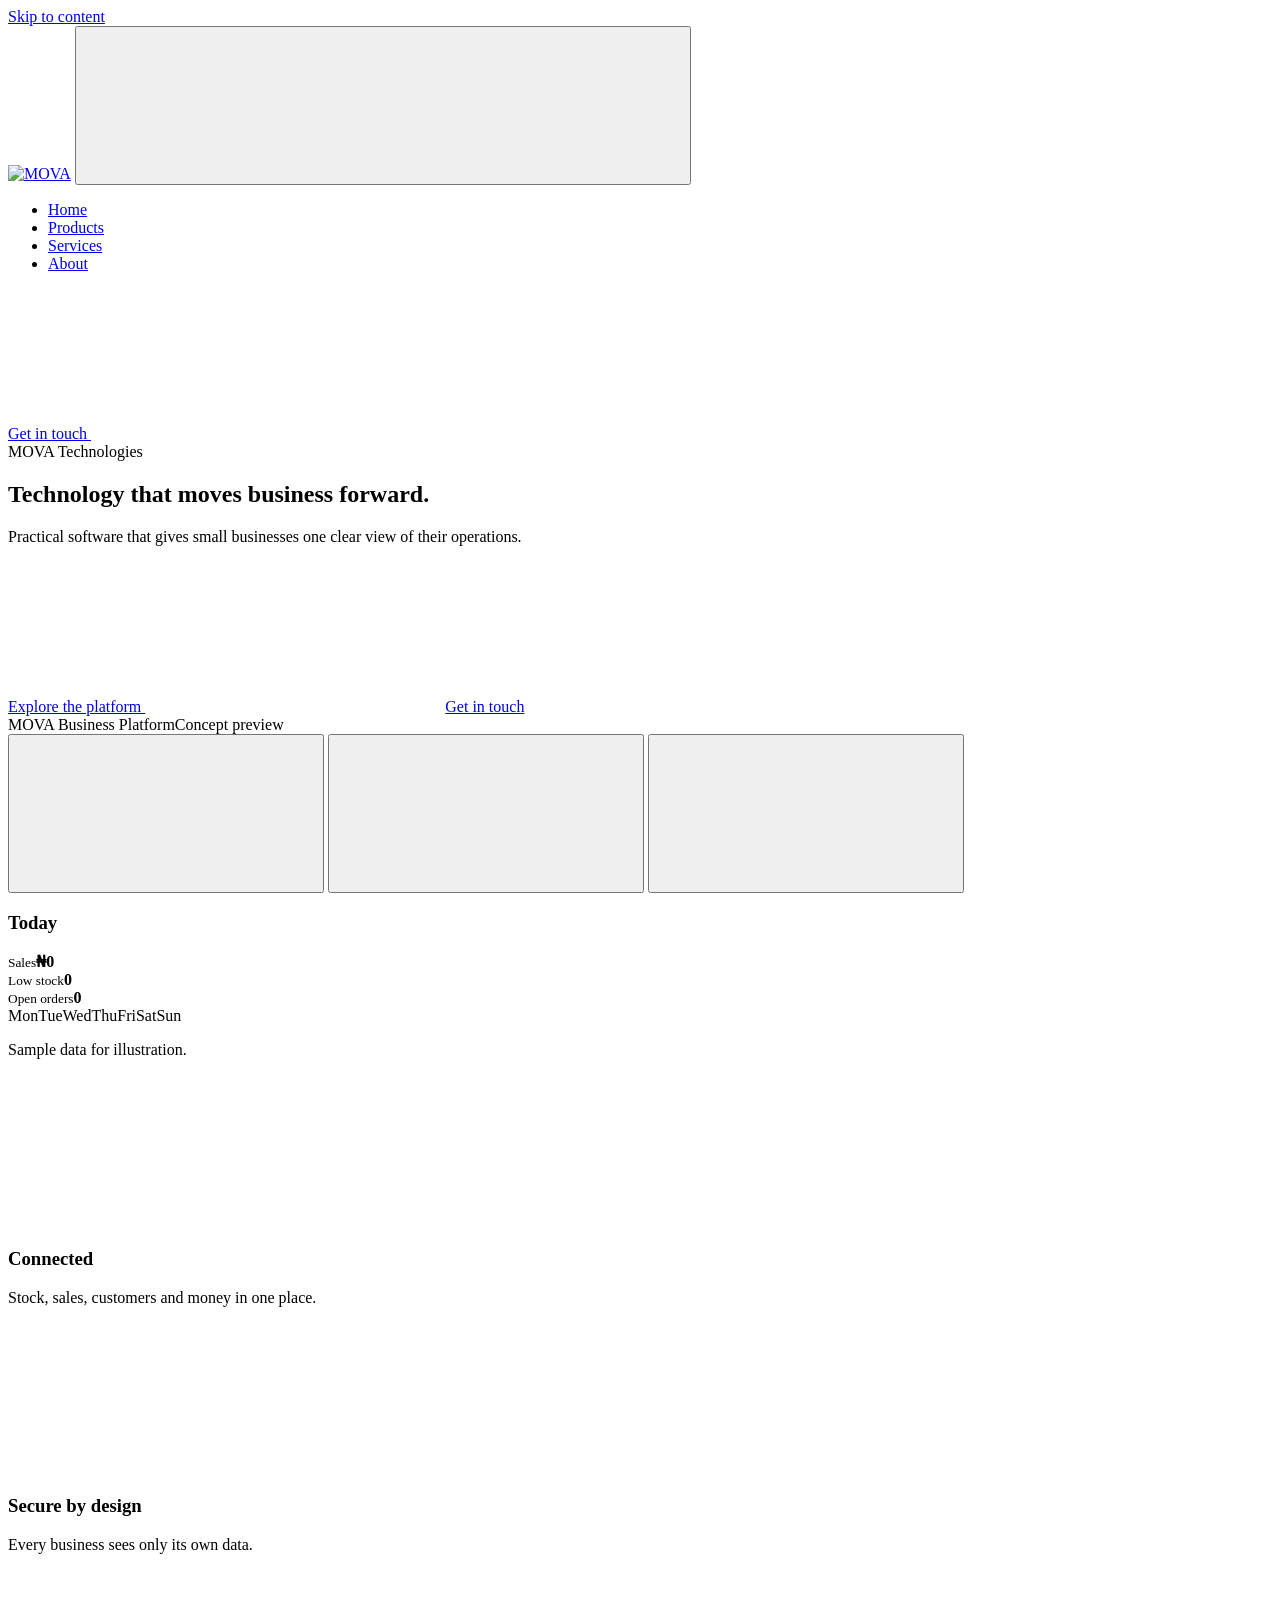
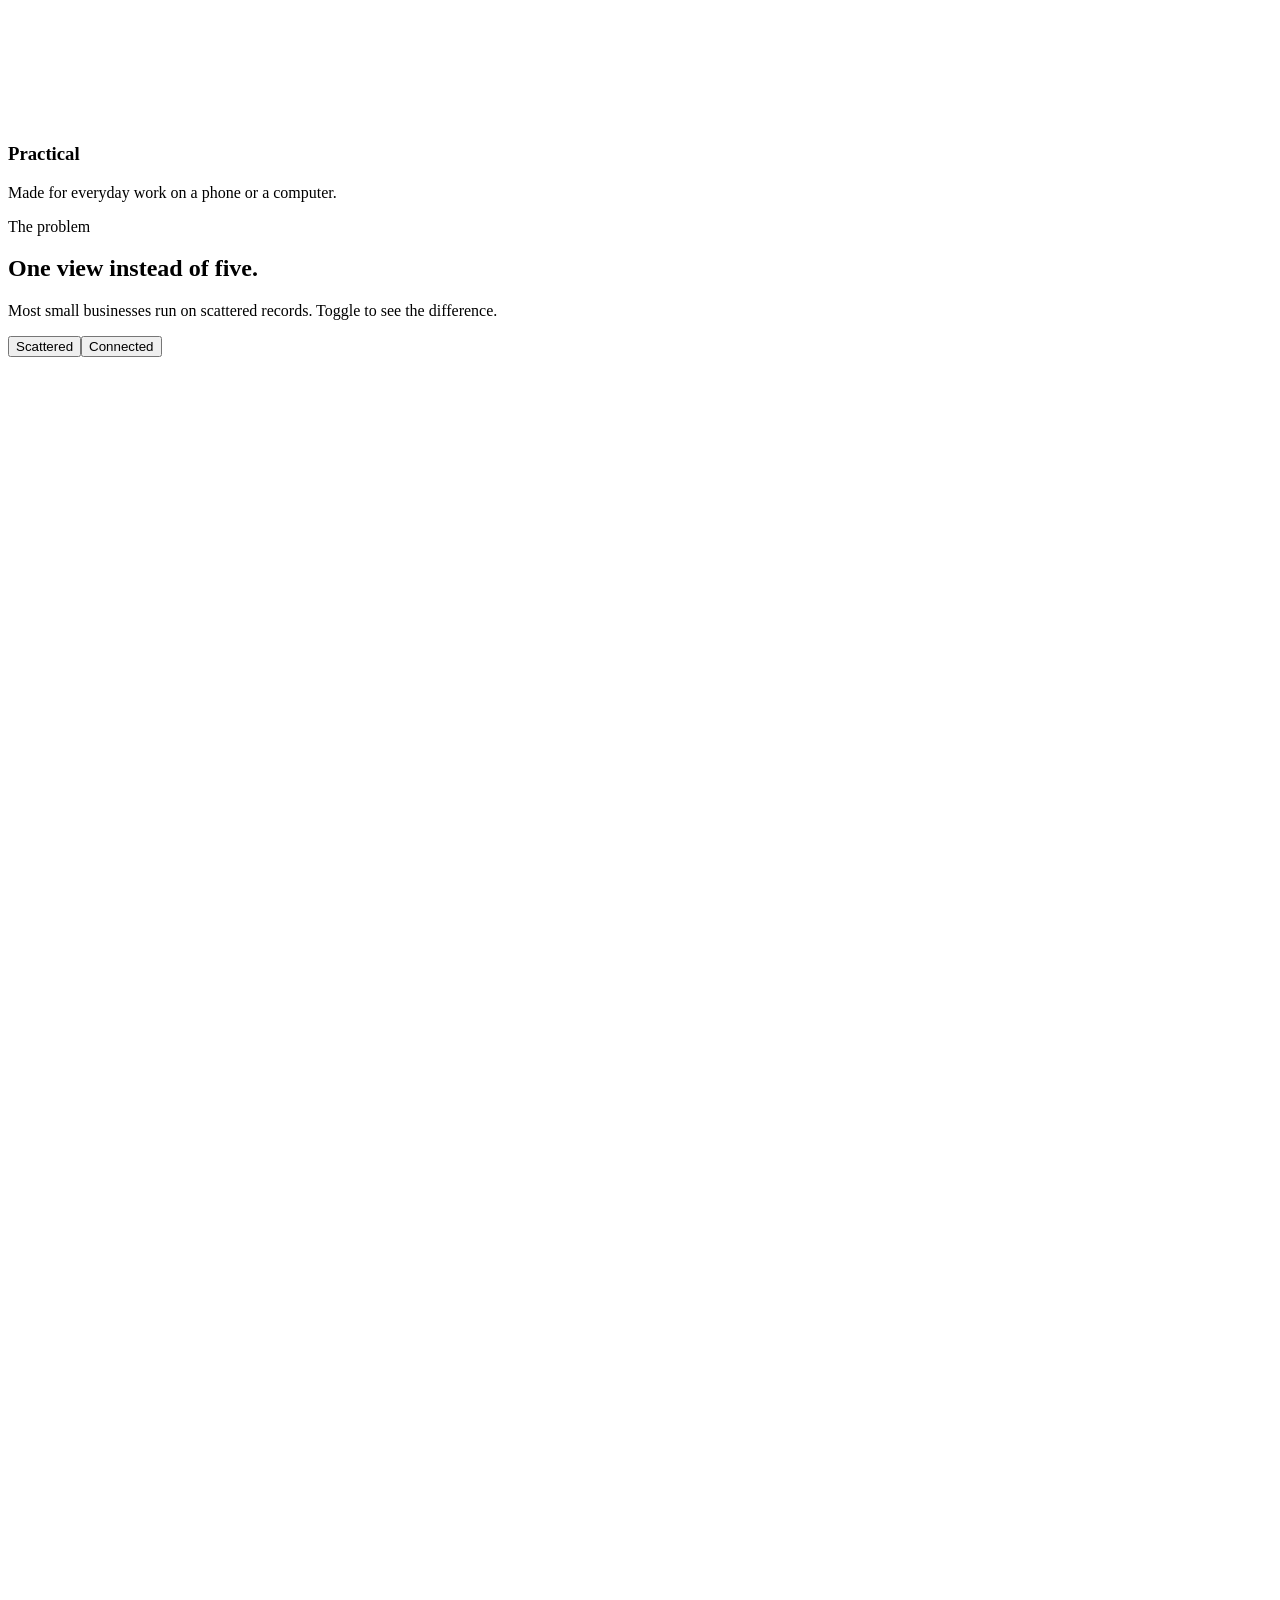
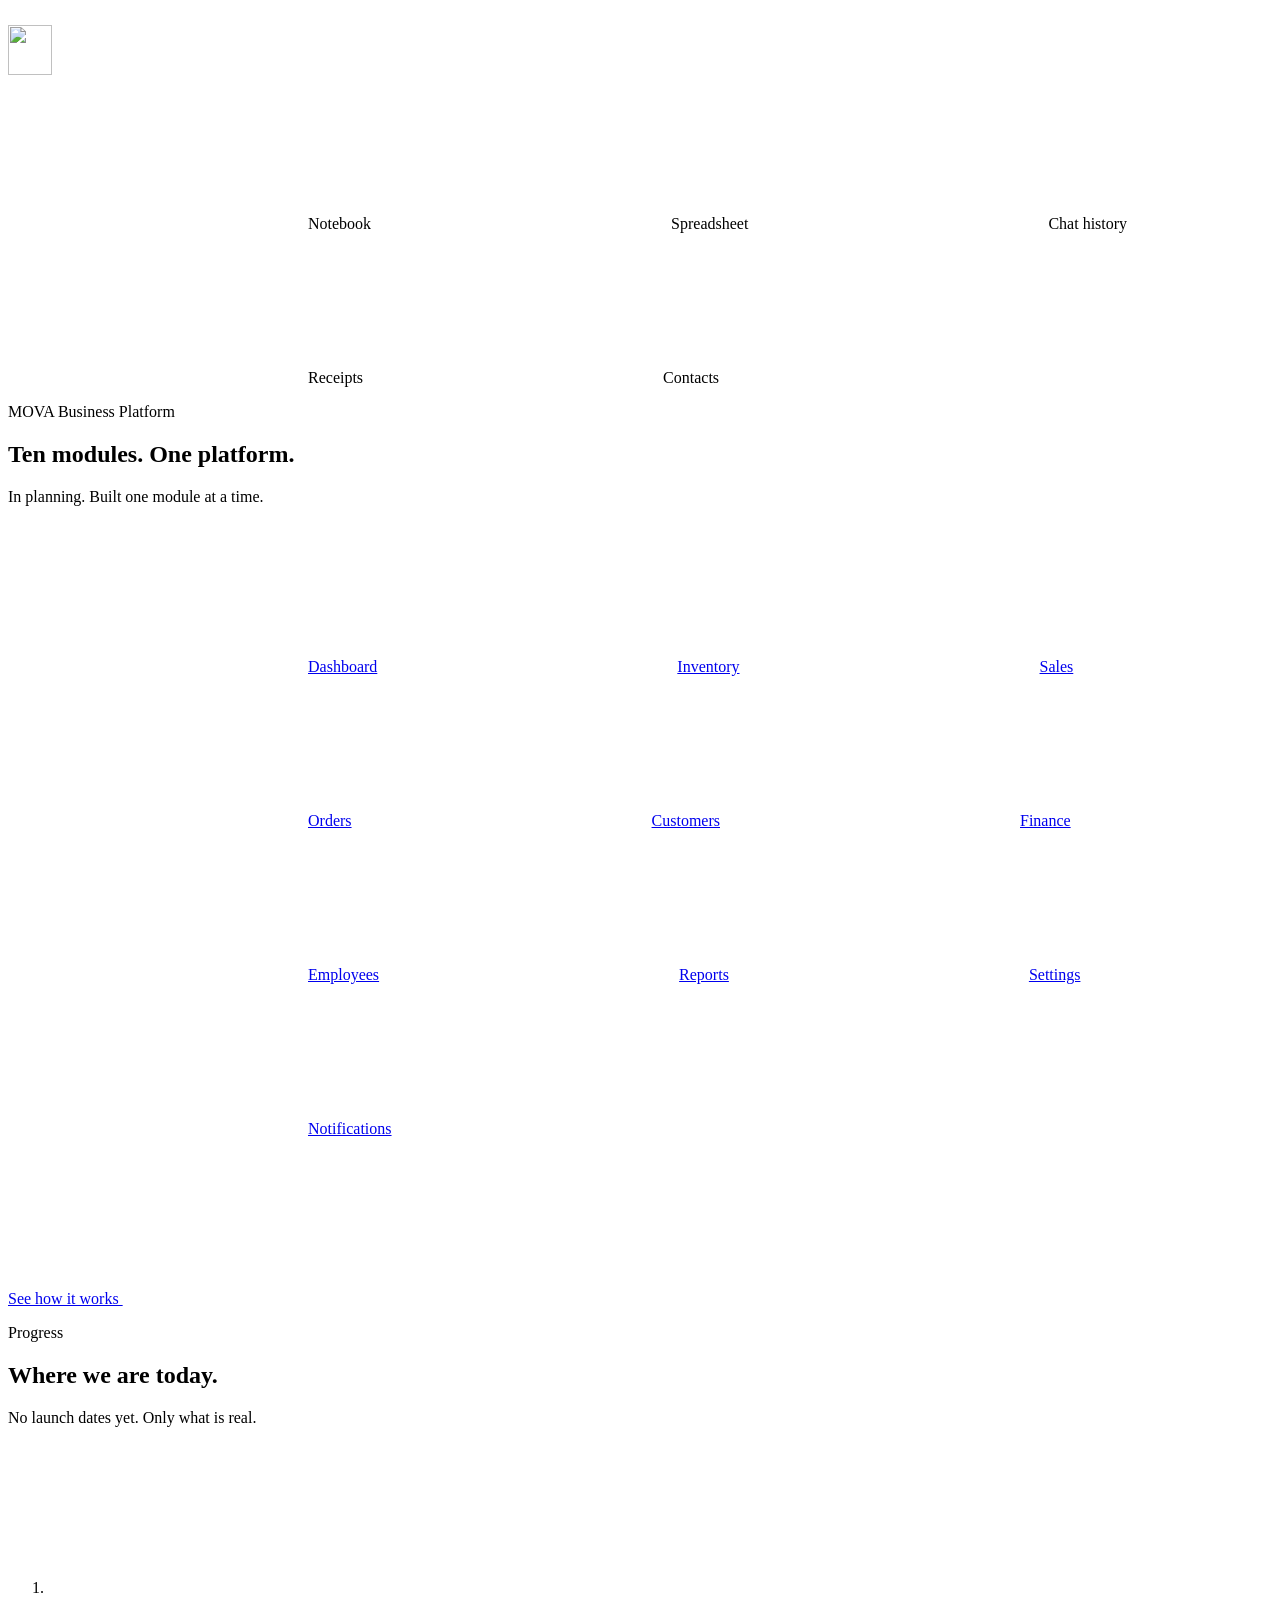
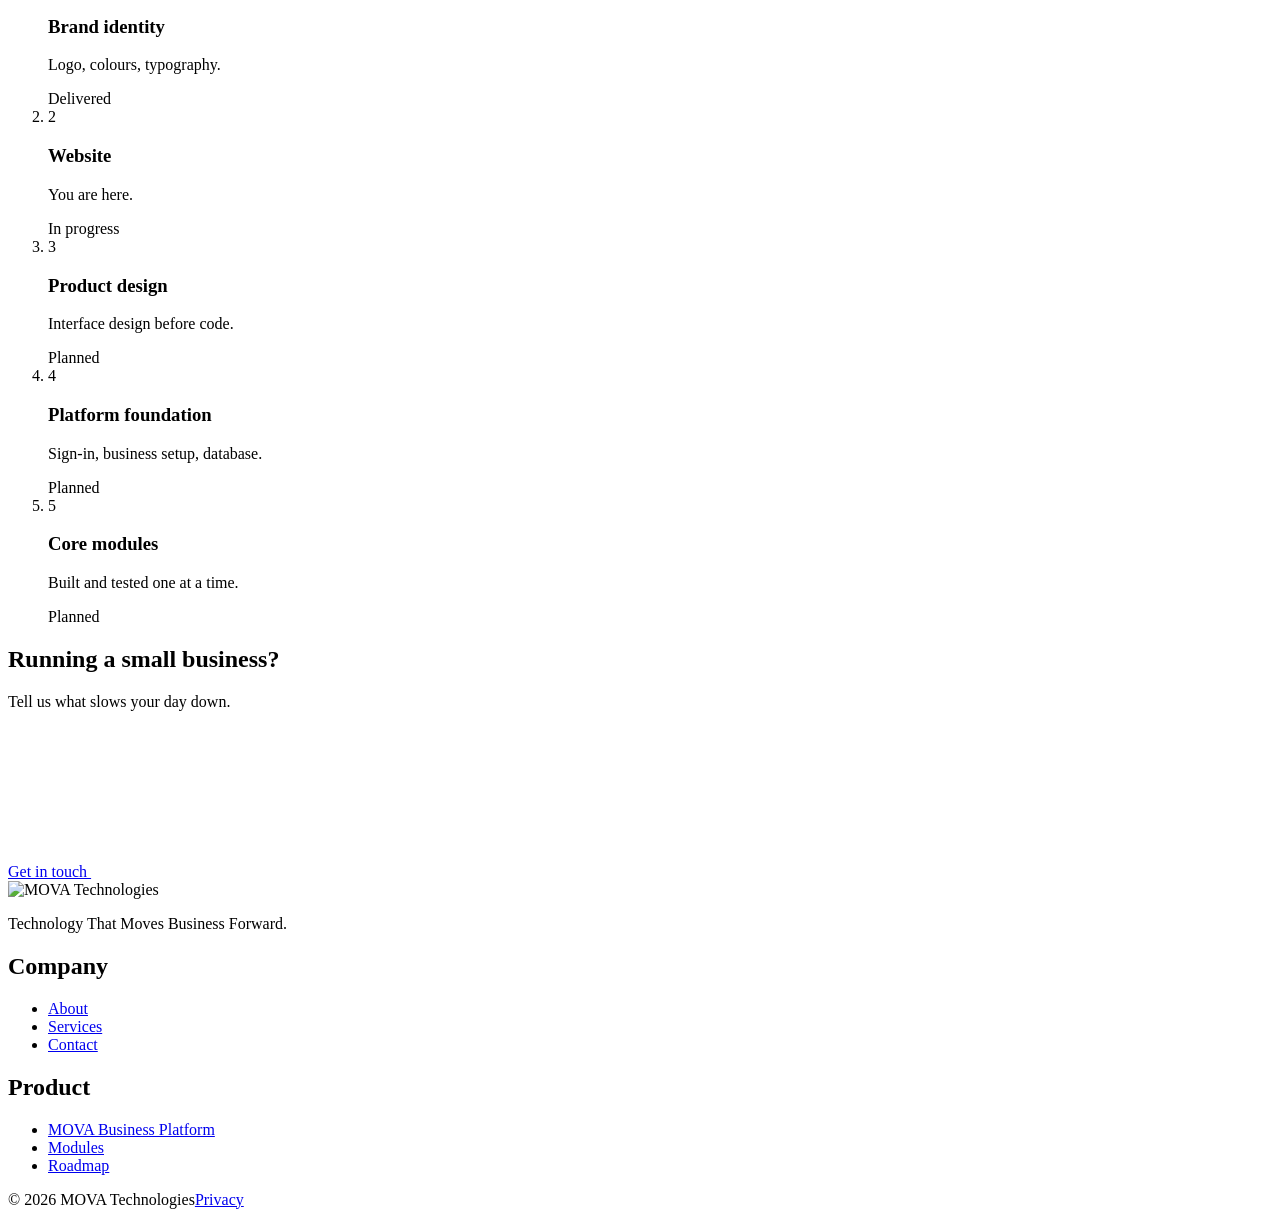
==== index.html @ 22905ea7 "Add files via upload" ====
<!doctype html>
<html lang="en">
<head>
<meta charset="utf-8">
<meta http-equiv="Content-Security-Policy" content="default-src 'self'; script-src 'self'; style-src 'self' https://fonts.googleapis.com; font-src https://fonts.gstatic.com; img-src 'self' data:; connect-src 'self' https://*.supabase.co; base-uri 'self'; form-action 'self'; object-src 'none'">
<meta name="viewport" content="width=device-width, initial-scale=1">
<meta name="theme-color" content="#0B1220">
<title>MOVA Technologies | Technology That Moves Business Forward</title>
<meta name="description" content="MOVA Technologies builds practical business software for small and medium-sized businesses, starting in Nigeria.">
<meta property="og:type" content="website">
<meta property="og:title" content="MOVA Technologies | Technology That Moves Business Forward">
<meta property="og:description" content="MOVA Technologies builds practical business software for small and medium-sized businesses, starting in Nigeria.">
<link rel="icon" href="favicon.svg" type="image/svg+xml">
<link rel="icon" href="favicon.ico" sizes="48x48">
<link rel="apple-touch-icon" href="apple-touch-icon.png">
<link rel="manifest" href="site.webmanifest">
<link rel="preconnect" href="https://fonts.googleapis.com">
<link rel="preconnect" href="https://fonts.gstatic.com" crossorigin>
<link rel="stylesheet" href="https://fonts.googleapis.com/css2?family=Inter:wght@400;500;600&family=Sora:wght@600;700&display=swap">
<link rel="stylesheet" href="assets/css/tokens.css">
<link rel="stylesheet" href="assets/css/base.css">
<link rel="stylesheet" href="assets/css/components.css">
<link rel="stylesheet" href="assets/css/sections.css">
<script src="assets/js/boot.js"></script>
</head>
<body>
<a class="skip-link" href="#main">Skip to content</a>
<header class="site-header">
<div class="container site-header__inner">
<a class="brand" href="index.html" aria-label="MOVA Technologies, home"><img src="assets/img/mova-secondary-reversed.svg" width="111" height="34" alt="MOVA"></a>
<button class="nav-toggle" type="button" aria-expanded="false" aria-controls="primary-nav" aria-label="Open menu"><svg class="icon icon-open" aria-hidden="true" focusable="false"><use href="assets/img/icons.svg#i-menu"/></svg><svg class="icon icon-close" aria-hidden="true" focusable="false"><use href="assets/img/icons.svg#i-close"/></svg></button>
<nav id="primary-nav" class="nav" aria-label="Primary">
<ul><li><a href="index.html" aria-current="page">Home</a></li><li><a href="products.html">Products</a></li><li><a href="services.html">Services</a></li><li><a href="about.html">About</a></li></ul>
<a class="btn btn--primary" href="contact.html">Get in touch <svg class="icon" aria-hidden="true" focusable="false"><use href="assets/img/icons.svg#i-arrow"/></svg></a>
</nav>
</div>
</header>
<main id="main">
<section class="hero">
<div class="container hero__inner">
<div class="hero__copy">
<span class="eyebrow reveal">MOVA Technologies</span>
<h1 class="reveal d1">Technology that moves <span class="accent">business forward.</span></h1>
<p class="lead reveal d2">Practical software that gives small businesses one clear view of their operations.</p>
<div class="hero__cta reveal d3"><a class="btn btn--primary" href="products.html">Explore the platform <svg class="icon" aria-hidden="true" focusable="false"><use href="assets/img/icons.svg#i-arrow"/></svg></a><a class="btn btn--ghost" href="contact.html">Get in touch</a></div>
</div>
<div class="pw reveal" data-pw>
<div class="pw__bar"><span class="pw__dot"></span><span class="pw__dot"></span><span class="pw__dot"></span><span class="pw__title">MOVA Business Platform</span><span class="pw__chip">Concept preview</span></div>
<div class="pw__body">
<div class="pw__side" role="tablist" aria-label="Preview sections" aria-orientation="vertical">
<button class="pw__tab" role="tab" id="pw-t1" aria-controls="pw-p1" aria-selected="true" aria-label="Overview" type="button"><svg class="icon" aria-hidden="true" focusable="false"><use href="assets/img/icons.svg#i-grid"/></svg></button>
<button class="pw__tab" role="tab" id="pw-t2" aria-controls="pw-p2" aria-selected="false" tabindex="-1" aria-label="Inventory" type="button"><svg class="icon" aria-hidden="true" focusable="false"><use href="assets/img/icons.svg#i-box"/></svg></button>
<button class="pw__tab" role="tab" id="pw-t3" aria-controls="pw-p3" aria-selected="false" tabindex="-1" aria-label="Sales" type="button"><svg class="icon" aria-hidden="true" focusable="false"><use href="assets/img/icons.svg#i-cart"/></svg></button>
</div>
<div class="pw__panels">
<div class="pw__panel" role="tabpanel" id="pw-p1" aria-labelledby="pw-t1">
<h3 class="pw__h">Today</h3>
<div class="kpis"><div class="kpi"><small>Sales</small><strong data-count="184500" data-prefix="&#8358;">&#8358;0</strong></div><div class="kpi"><small>Low stock</small><strong data-count="6">0</strong></div><div class="kpi"><small>Open orders</small><strong data-count="12">0</strong></div></div>
<div class="bars" aria-hidden="true"><div class="bar"><i data-h="42"></i></div><div class="bar"><i data-h="58"></i></div><div class="bar"><i data-h="50"></i></div><div class="bar"><i data-h="72"></i></div><div class="bar"><i data-h="64"></i></div><div class="bar"><i data-h="88"></i></div><div class="bar"><i data-h="76"></i></div></div>
<div class="days" aria-hidden="true"><span>Mon</span><span>Tue</span><span>Wed</span><span>Thu</span><span>Fri</span><span>Sat</span><span>Sun</span></div>
<p class="pw__note">Sample data for illustration.</p>
</div>
<div class="pw__panel" role="tabpanel" id="pw-p2" aria-labelledby="pw-t2" hidden>
<h3 class="pw__h">Inventory</h3>
<div class="rows">
<div class="row"><span>Rice, 50 kg bag</span><span>38 in stock</span><div class="meter"><i data-w="72"></i></div></div>
<div class="row"><span>Cooking oil, 5 L</span><span>9 in stock</span><div class="meter"><i class="low" data-w="22"></i></div></div>
<div class="row"><span>Sugar, 1 kg</span><span>64 in stock</span><div class="meter"><i data-w="85"></i></div></div>
<div class="row"><span>Detergent, 2 kg</span><span>7 in stock</span><div class="meter"><i class="low" data-w="18"></i></div></div>
</div>
<p class="pw__note">Amber bars flag items below their reorder level. Sample data.</p>
</div>
<div class="pw__panel" role="tabpanel" id="pw-p3" aria-labelledby="pw-t3" hidden>
<h3 class="pw__h">Recent sales</h3>
<div class="rows">
<div class="row"><span>Sale 1042, 3 items</span><span>&#8358;12,400</span></div>
<div class="row"><span>Sale 1041, 1 item</span><span>&#8358;8,950</span></div>
<div class="row"><span>Sale 1040, 6 items</span><span>&#8358;23,100</span></div>
<div class="row"><span>Sale 1039, 2 items</span><span>&#8358;4,300</span></div>
</div>
<p class="pw__note">Every sale updates stock automatically. Sample data.</p>
</div>
</div></div></div>
</div>
</section>
<section class="section ">
<div class="container">
<div class="grid grid--3"><div class="pillar reveal d1"><span class="ico"><svg class="icon" aria-hidden="true" focusable="false"><use href="assets/img/icons.svg#i-link"/></svg></span><h3>Connected</h3><p>Stock, sales, customers and money in one place.</p></div><div class="pillar reveal d2"><span class="ico"><svg class="icon" aria-hidden="true" focusable="false"><use href="assets/img/icons.svg#i-shield"/></svg></span><h3>Secure by design</h3><p>Every business sees only its own data.</p></div><div class="pillar reveal d3"><span class="ico"><svg class="icon" aria-hidden="true" focusable="false"><use href="assets/img/icons.svg#i-bolt"/></svg></span><h3>Practical</h3><p>Made for everyday work on a phone or a computer.</p></div></div>
</div>
</section>
<section class="section section--dark">
<div class="container">
<div class="section-head reveal"><span class="eyebrow">The problem</span><h2>One view instead of five.</h2><p>Most small businesses run on scattered records. Toggle to see the difference.</p></div>
<div class="connect-wrap">
<div class="seg" role="group" aria-label="Choose a view"><button type="button" data-connect-state="scattered" aria-pressed="true">Scattered</button><button type="button" data-connect-state="connected" aria-pressed="false">Connected</button></div>
<div class="connect" data-connect data-state="scattered" role="img" aria-label="Diagram: five separate record sources joining into one MOVA platform">
<svg class="lines" viewBox="0 0 100 100" preserveAspectRatio="none" aria-hidden="true"><line x1="50" y1="52" x2="24" y2="26" pathLength="100"/><line x1="50" y1="52" x2="76" y2="26" pathLength="100"/><line x1="50" y1="52" x2="24" y2="76" pathLength="100"/><line x1="50" y1="52" x2="76" y2="76" pathLength="100"/><line x1="50" y1="52" x2="50" y2="10" pathLength="100"/></svg>
<div class="hub"><img src="assets/img/mova-symbol-reversed.svg" width="44" height="50" alt=""></div>
<span class="node node--1"><svg class="icon" aria-hidden="true" focusable="false"><use href="assets/img/icons.svg#i-file"/></svg>Notebook</span><span class="node node--2"><svg class="icon" aria-hidden="true" focusable="false"><use href="assets/img/icons.svg#i-sheet"/></svg>Spreadsheet</span><span class="node node--3"><svg class="icon" aria-hidden="true" focusable="false"><use href="assets/img/icons.svg#i-chat"/></svg>Chat history</span><span class="node node--4"><svg class="icon" aria-hidden="true" focusable="false"><use href="assets/img/icons.svg#i-receipt"/></svg>Receipts</span><span class="node node--5"><svg class="icon" aria-hidden="true" focusable="false"><use href="assets/img/icons.svg#i-phone"/></svg>Contacts</span>
</div>
<p class="connect-caption" data-connect-caption aria-live="polite"></p>
</div>
</div>
</section>
<section class="section section--silver">
<div class="container">
<div class="section-head reveal"><span class="eyebrow">MOVA Business Platform</span><h2>Ten modules. One platform.</h2><p>In planning. Built one module at a time.</p></div>
<div class="mod-tiles"><a class="mod-tile reveal" href="products.html#modules"><span class="ico"><svg class="icon" aria-hidden="true" focusable="false"><use href="assets/img/icons.svg#i-grid"/></svg></span>Dashboard</a><a class="mod-tile reveal" href="products.html#modules"><span class="ico"><svg class="icon" aria-hidden="true" focusable="false"><use href="assets/img/icons.svg#i-box"/></svg></span>Inventory</a><a class="mod-tile reveal" href="products.html#modules"><span class="ico"><svg class="icon" aria-hidden="true" focusable="false"><use href="assets/img/icons.svg#i-cart"/></svg></span>Sales</a><a class="mod-tile reveal" href="products.html#modules"><span class="ico"><svg class="icon" aria-hidden="true" focusable="false"><use href="assets/img/icons.svg#i-clipboard"/></svg></span>Orders</a><a class="mod-tile reveal" href="products.html#modules"><span class="ico"><svg class="icon" aria-hidden="true" focusable="false"><use href="assets/img/icons.svg#i-users"/></svg></span>Customers</a><a class="mod-tile reveal" href="products.html#modules"><span class="ico"><svg class="icon" aria-hidden="true" focusable="false"><use href="assets/img/icons.svg#i-wallet"/></svg></span>Finance</a><a class="mod-tile reveal" href="products.html#modules"><span class="ico"><svg class="icon" aria-hidden="true" focusable="false"><use href="assets/img/icons.svg#i-badge"/></svg></span>Employees</a><a class="mod-tile reveal" href="products.html#modules"><span class="ico"><svg class="icon" aria-hidden="true" focusable="false"><use href="assets/img/icons.svg#i-chart"/></svg></span>Reports</a><a class="mod-tile reveal" href="products.html#modules"><span class="ico"><svg class="icon" aria-hidden="true" focusable="false"><use href="assets/img/icons.svg#i-settings"/></svg></span>Settings</a><a class="mod-tile reveal" href="products.html#modules"><span class="ico"><svg class="icon" aria-hidden="true" focusable="false"><use href="assets/img/icons.svg#i-bell"/></svg></span>Notifications</a></div>
<p class="reveal cta-row"><a class="btn btn--dark" href="products.html">See how it works <svg class="icon" aria-hidden="true" focusable="false"><use href="assets/img/icons.svg#i-arrow"/></svg></a></p>
</div>
</section>
<section class="section " id="progress">
<div class="container">
<div class="section-head reveal"><span class="eyebrow">Progress</span><h2>Where we are today.</h2><p>No launch dates yet. Only what is real.</p></div>
<ol class="roadmap">
<li class="rm-step reveal d1 is-done"><span class="rm-dot"><svg class="icon" aria-hidden="true" focusable="false"><use href="assets/img/icons.svg#i-check"/></svg></span><h3>Brand identity</h3><p>Logo, colours, typography.</p><span class="badge badge--done">Delivered</span></li>
<li class="rm-step reveal d2 is-now"><span class="rm-dot">2</span><h3>Website</h3><p>You are here.</p><span class="badge badge--progress">In progress</span></li>
<li class="rm-step reveal d3"><span class="rm-dot">3</span><h3>Product design</h3><p>Interface design before code.</p><span class="badge badge--planned">Planned</span></li>
<li class="rm-step reveal d4"><span class="rm-dot">4</span><h3>Platform foundation</h3><p>Sign-in, business setup, database.</p><span class="badge badge--planned">Planned</span></li>
<li class="rm-step reveal d5"><span class="rm-dot">5</span><h3>Core modules</h3><p>Built and tested one at a time.</p><span class="badge badge--planned">Planned</span></li>
</ol>
</div>
</section>
<section class="section ">
<div class="container">
<div class="cta-band reveal"><h2>Running a small business?</h2><p class="lead">Tell us what slows your day down.</p><a class="btn btn--primary" href="contact.html">Get in touch <svg class="icon" aria-hidden="true" focusable="false"><use href="assets/img/icons.svg#i-arrow"/></svg></a></div>
</div>
</section>
</main>
<footer class="site-footer">
<div class="container">
<div class="footer-grid">
<div>
<img src="assets/img/mova-primary-reversed.svg" width="211" height="64" alt="MOVA Technologies">
<p>Technology That Moves Business Forward.</p>
</div>
<nav aria-label="Company"><h2>Company</h2><ul><li><a href="about.html">About</a></li><li><a href="services.html">Services</a></li><li><a href="contact.html">Contact</a></li></ul></nav>
<nav aria-label="Product"><h2>Product</h2><ul><li><a href="products.html">MOVA Business Platform</a></li><li><a href="products.html#modules">Modules</a></li><li><a href="products.html#roadmap">Roadmap</a></li></ul></nav>
</div>
<div class="footer-bottom"><span>&copy; <span data-year>2026</span> MOVA Technologies</span><a href="privacy.html">Privacy</a></div>
</div>
</footer>
<script type="module" src="assets/js/main.js"></script>
<script type="module" src="assets/js/hero-demo.js"></script>
<script type="module" src="assets/js/connect.js"></script>
</body>
</html>
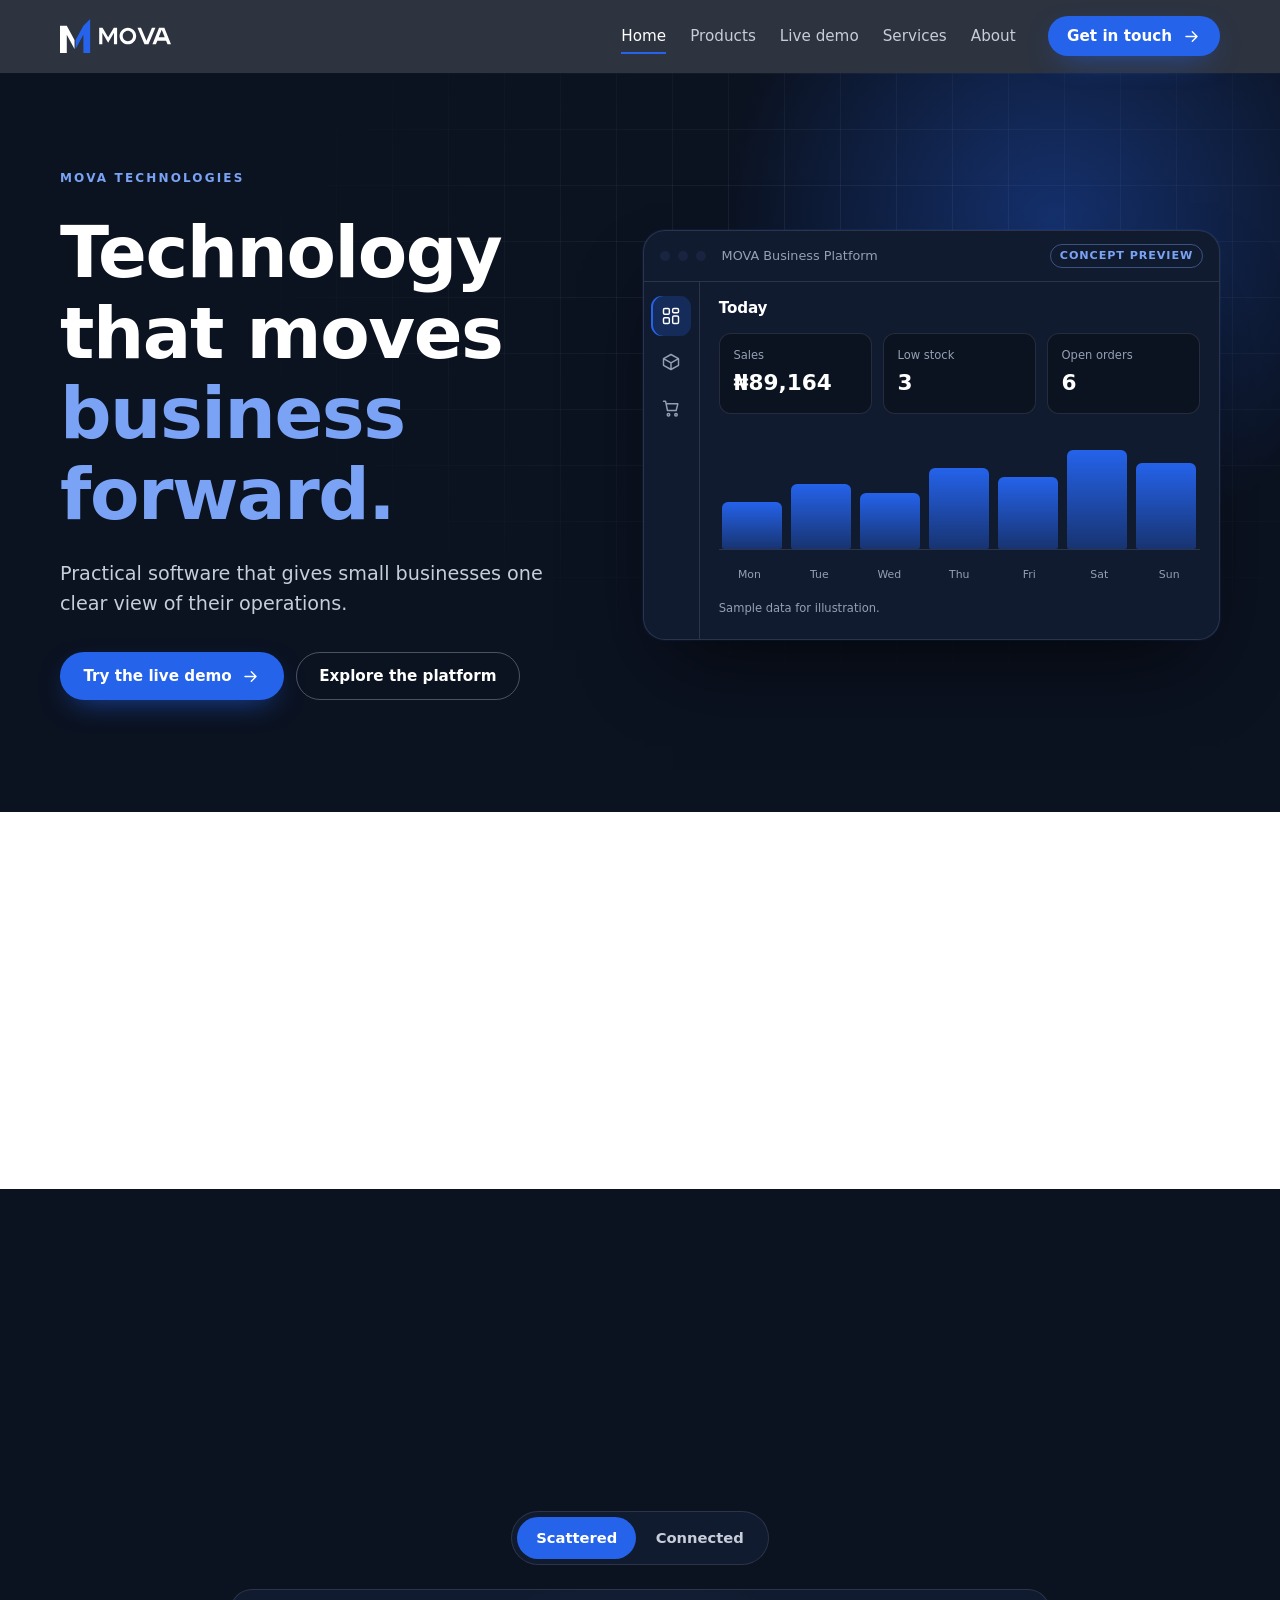
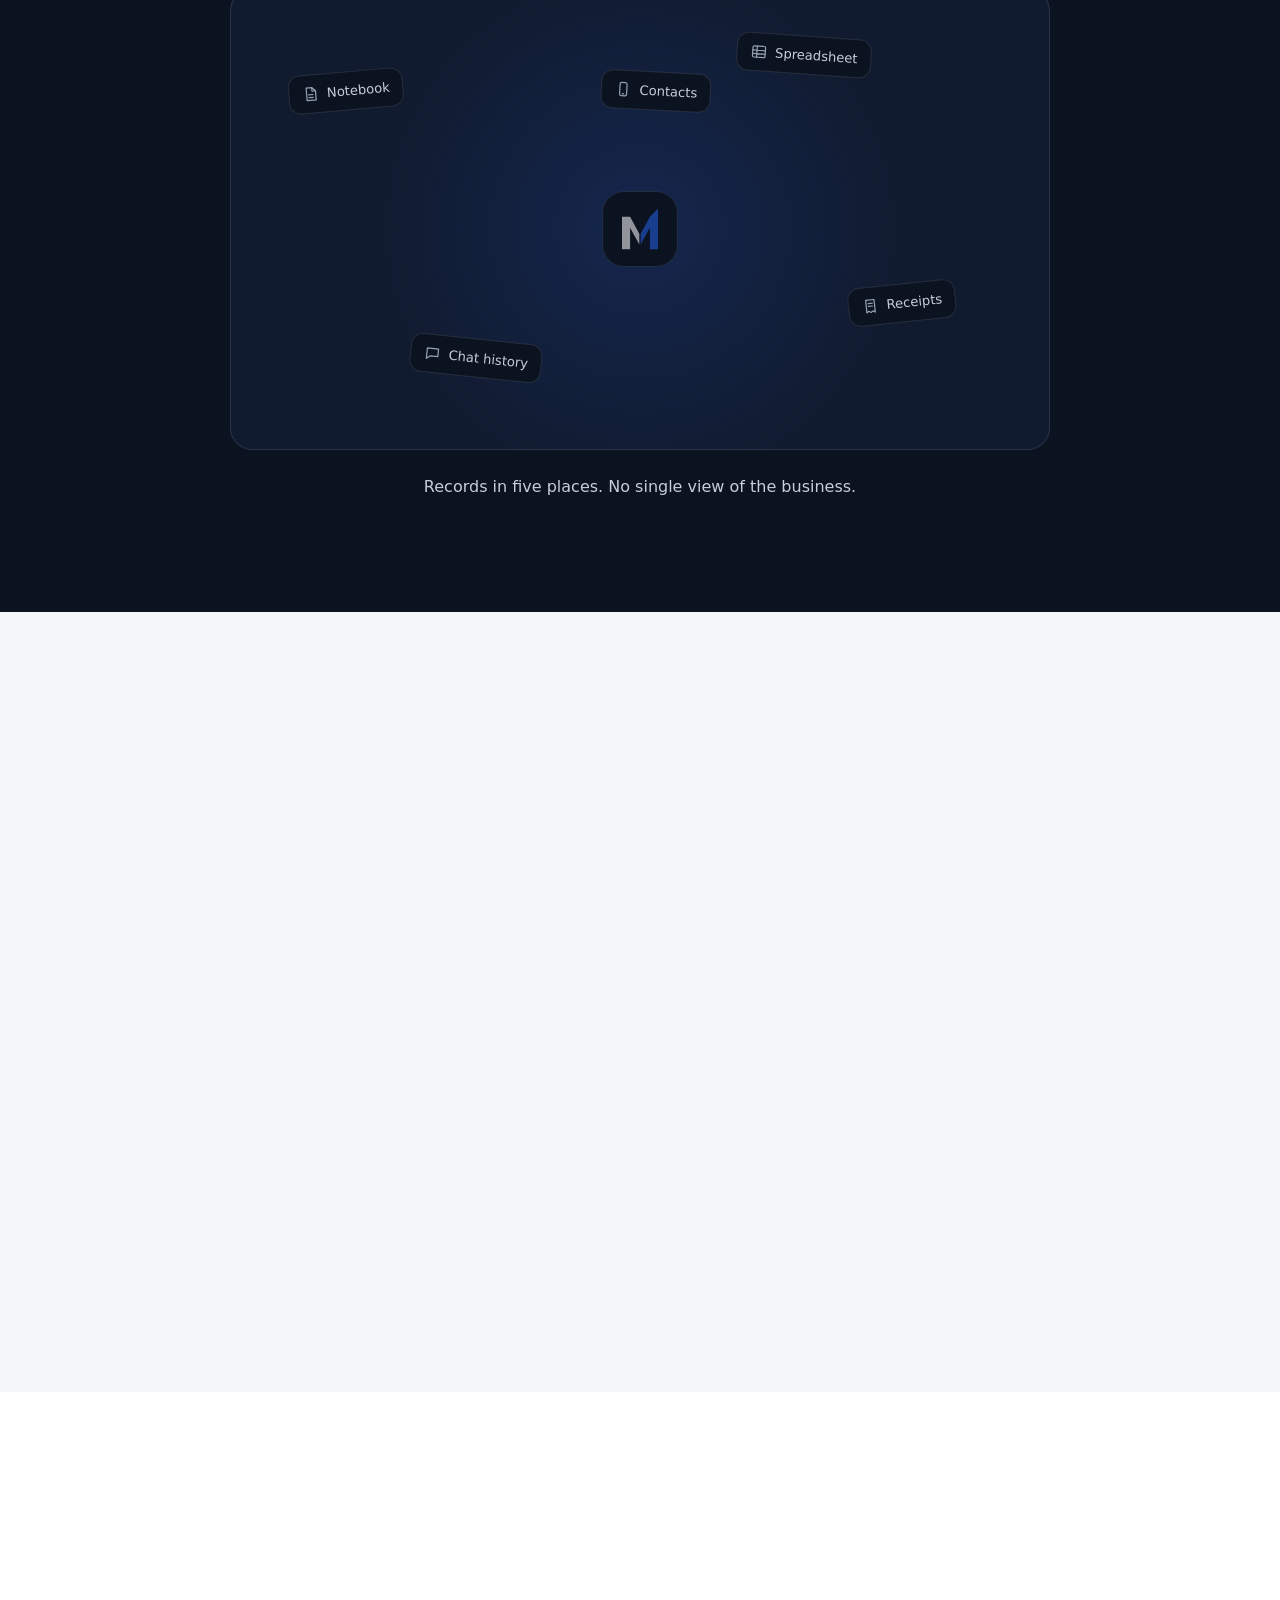
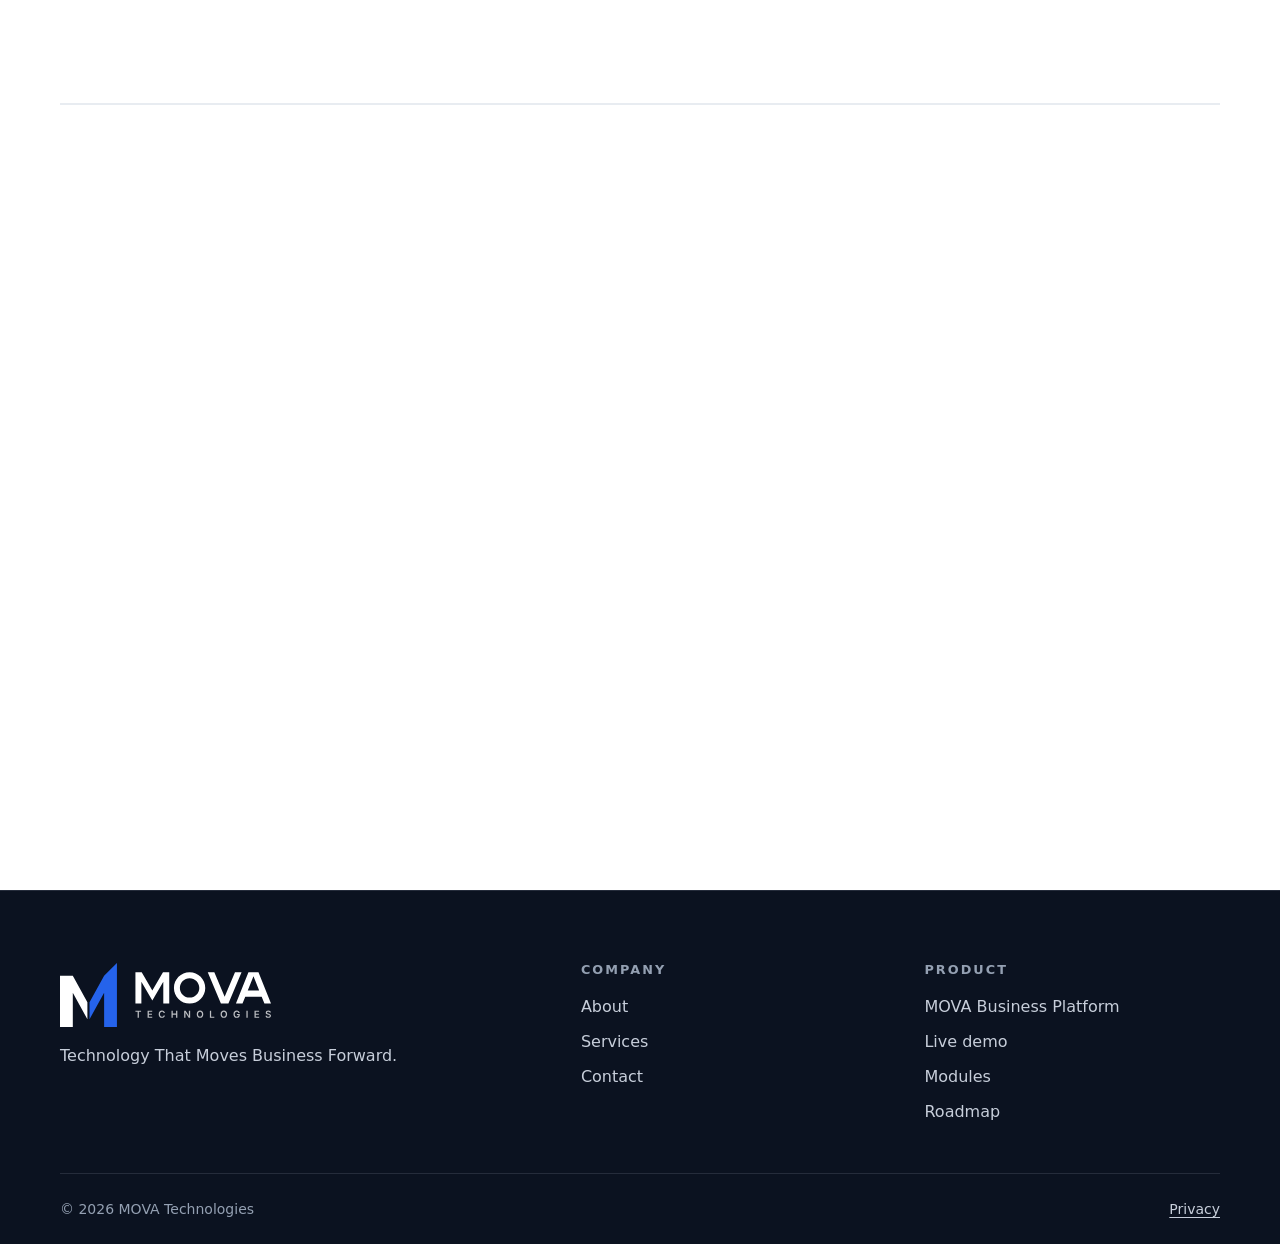
==== commit 706b689f: "Add files via upload" ====
--- a/index.html
+++ b/index.html
@@ -30,7 +30,7 @@
 <a class="brand" href="index.html" aria-label="MOVA Technologies, home"><img src="assets/img/mova-secondary-reversed.svg" width="111" height="34" alt="MOVA"></a>
 <button class="nav-toggle" type="button" aria-expanded="false" aria-controls="primary-nav" aria-label="Open menu"><svg class="icon icon-open" aria-hidden="true" focusable="false"><use href="assets/img/icons.svg#i-menu"/></svg><svg class="icon icon-close" aria-hidden="true" focusable="false"><use href="assets/img/icons.svg#i-close"/></svg></button>
 <nav id="primary-nav" class="nav" aria-label="Primary">
-<ul><li><a href="index.html" aria-current="page">Home</a></li><li><a href="products.html">Products</a></li><li><a href="services.html">Services</a></li><li><a href="about.html">About</a></li></ul>
+<ul><li><a href="index.html" aria-current="page">Home</a></li><li><a href="products.html">Products</a></li><li><a href="demo.html">Live demo</a></li><li><a href="services.html">Services</a></li><li><a href="about.html">About</a></li></ul>
 <a class="btn btn--primary" href="contact.html">Get in touch <svg class="icon" aria-hidden="true" focusable="false"><use href="assets/img/icons.svg#i-arrow"/></svg></a>
 </nav>
 </div>
@@ -42,7 +42,7 @@
 <span class="eyebrow reveal">MOVA Technologies</span>
 <h1 class="reveal d1">Technology that moves <span class="accent">business forward.</span></h1>
 <p class="lead reveal d2">Practical software that gives small businesses one clear view of their operations.</p>
-<div class="hero__cta reveal d3"><a class="btn btn--primary" href="products.html">Explore the platform <svg class="icon" aria-hidden="true" focusable="false"><use href="assets/img/icons.svg#i-arrow"/></svg></a><a class="btn btn--ghost" href="contact.html">Get in touch</a></div>
+<div class="hero__cta reveal d3"><a class="btn btn--primary" href="demo.html">Try the live demo <svg class="icon" aria-hidden="true" focusable="false"><use href="assets/img/icons.svg#i-arrow"/></svg></a><a class="btn btn--ghost" href="products.html">Explore the platform</a></div>
 </div>
 <div class="pw reveal" data-pw>
 <div class="pw__bar"><span class="pw__dot"></span><span class="pw__dot"></span><span class="pw__dot"></span><span class="pw__title">MOVA Business Platform</span><span class="pw__chip">Concept preview</span></div>
@@ -55,7 +55,7 @@
 <div class="pw__panels">
 <div class="pw__panel" role="tabpanel" id="pw-p1" aria-labelledby="pw-t1">
 <h3 class="pw__h">Today</h3>
-<div class="kpis"><div class="kpi"><small>Sales</small><strong data-count="184500" data-prefix="&#8358;">&#8358;0</strong></div><div class="kpi"><small>Low stock</small><strong data-count="6">0</strong></div><div class="kpi"><small>Open orders</small><strong data-count="12">0</strong></div></div>
+<div class="kpis"><div class="kpi"><small>Sales</small><strong data-count="184500" data-prefix="&#8358;">&#8358;184,500</strong></div><div class="kpi"><small>Low stock</small><strong data-count="6">6</strong></div><div class="kpi"><small>Open orders</small><strong data-count="12">12</strong></div></div>
 <div class="bars" aria-hidden="true"><div class="bar"><i data-h="42"></i></div><div class="bar"><i data-h="58"></i></div><div class="bar"><i data-h="50"></i></div><div class="bar"><i data-h="72"></i></div><div class="bar"><i data-h="64"></i></div><div class="bar"><i data-h="88"></i></div><div class="bar"><i data-h="76"></i></div></div>
 <div class="days" aria-hidden="true"><span>Mon</span><span>Tue</span><span>Wed</span><span>Thu</span><span>Fri</span><span>Sat</span><span>Sun</span></div>
 <p class="pw__note">Sample data for illustration.</p>
@@ -106,7 +106,7 @@
 <div class="container">
 <div class="section-head reveal"><span class="eyebrow">MOVA Business Platform</span><h2>Ten modules. One platform.</h2><p>In planning. Built one module at a time.</p></div>
 <div class="mod-tiles"><a class="mod-tile reveal" href="products.html#modules"><span class="ico"><svg class="icon" aria-hidden="true" focusable="false"><use href="assets/img/icons.svg#i-grid"/></svg></span>Dashboard</a><a class="mod-tile reveal" href="products.html#modules"><span class="ico"><svg class="icon" aria-hidden="true" focusable="false"><use href="assets/img/icons.svg#i-box"/></svg></span>Inventory</a><a class="mod-tile reveal" href="products.html#modules"><span class="ico"><svg class="icon" aria-hidden="true" focusable="false"><use href="assets/img/icons.svg#i-cart"/></svg></span>Sales</a><a class="mod-tile reveal" href="products.html#modules"><span class="ico"><svg class="icon" aria-hidden="true" focusable="false"><use href="assets/img/icons.svg#i-clipboard"/></svg></span>Orders</a><a class="mod-tile reveal" href="products.html#modules"><span class="ico"><svg class="icon" aria-hidden="true" focusable="false"><use href="assets/img/icons.svg#i-users"/></svg></span>Customers</a><a class="mod-tile reveal" href="products.html#modules"><span class="ico"><svg class="icon" aria-hidden="true" focusable="false"><use href="assets/img/icons.svg#i-wallet"/></svg></span>Finance</a><a class="mod-tile reveal" href="products.html#modules"><span class="ico"><svg class="icon" aria-hidden="true" focusable="false"><use href="assets/img/icons.svg#i-badge"/></svg></span>Employees</a><a class="mod-tile reveal" href="products.html#modules"><span class="ico"><svg class="icon" aria-hidden="true" focusable="false"><use href="assets/img/icons.svg#i-chart"/></svg></span>Reports</a><a class="mod-tile reveal" href="products.html#modules"><span class="ico"><svg class="icon" aria-hidden="true" focusable="false"><use href="assets/img/icons.svg#i-settings"/></svg></span>Settings</a><a class="mod-tile reveal" href="products.html#modules"><span class="ico"><svg class="icon" aria-hidden="true" focusable="false"><use href="assets/img/icons.svg#i-bell"/></svg></span>Notifications</a></div>
-<p class="reveal cta-row"><a class="btn btn--dark" href="products.html">See how it works <svg class="icon" aria-hidden="true" focusable="false"><use href="assets/img/icons.svg#i-arrow"/></svg></a></p>
+<p class="reveal cta-row"><a class="btn btn--dark" href="demo.html">Try it yourself <svg class="icon" aria-hidden="true" focusable="false"><use href="assets/img/icons.svg#i-arrow"/></svg></a></p>
 </div>
 </section>
 <section class="section " id="progress">
@@ -135,7 +135,7 @@
 <p>Technology That Moves Business Forward.</p>
 </div>
 <nav aria-label="Company"><h2>Company</h2><ul><li><a href="about.html">About</a></li><li><a href="services.html">Services</a></li><li><a href="contact.html">Contact</a></li></ul></nav>
-<nav aria-label="Product"><h2>Product</h2><ul><li><a href="products.html">MOVA Business Platform</a></li><li><a href="products.html#modules">Modules</a></li><li><a href="products.html#roadmap">Roadmap</a></li></ul></nav>
+<nav aria-label="Product"><h2>Product</h2><ul><li><a href="products.html">MOVA Business Platform</a></li><li><a href="demo.html">Live demo</a></li><li><a href="products.html#modules">Modules</a></li><li><a href="products.html#roadmap">Roadmap</a></li></ul></nav>
 </div>
 <div class="footer-bottom"><span>&copy; <span data-year>2026</span> MOVA Technologies</span><a href="privacy.html">Privacy</a></div>
 </div>
--- a/assets/css/tokens.css
+++ b/assets/css/tokens.css
@@ -0,0 +1,37 @@
+/* MOVA design tokens. Brand colours: Midnight Navy, Electric Blue, White, Slate Grey (brand guidelines v1.0).
+   Silver is added for the website per the website brief. Surface tones are mixes of navy and blue, not new hues. */
+:root {
+  --navy: #0B1220;
+  --navy-800: #111B30;
+  --navy-700: #182440;
+  --navy-line: rgba(199, 206, 218, 0.14);
+  --blue: #2563EB;
+  --blue-600: #1D4ED8;
+  --blue-300: #7BA3F5;
+  --blue-50: #EAF0FE;
+  --white: #FFFFFF;
+  --slate: #64748B;
+  --slate-700: #334155;
+  --silver: #C7CEDA;
+  --silver-muted: #94A0B2;
+  --silver-100: #E8ECF1;
+  --silver-50: #F4F6F9;
+
+  --font-head: "Sora", "Inter", system-ui, -apple-system, "Segoe UI", Roboto, Arial, sans-serif;
+  --font-body: "Inter", system-ui, -apple-system, "Segoe UI", Roboto, Arial, sans-serif;
+
+  --fs-sm: 0.875rem;
+  --fs-base: 1rem;
+  --fs-lg: clamp(1.05rem, 1rem + 0.25vw, 1.2rem);
+  --fs-h3: clamp(1.15rem, 1.05rem + 0.5vw, 1.4rem);
+  --fs-h2: clamp(1.75rem, 1.3rem + 2vw, 2.75rem);
+  --fs-h1: clamp(2.3rem, 1.4rem + 4.4vw, 4.5rem);
+
+  --space-1: 0.25rem; --space-2: 0.5rem; --space-3: 0.75rem; --space-4: 1rem; --space-5: 1.5rem;
+  --space-6: 2rem; --space-7: 3rem; --space-8: 4.5rem; --space-9: clamp(4rem, 3rem + 5vw, 7.5rem);
+
+  --radius: 14px; --radius-sm: 9px; --radius-lg: 22px;
+  --container: 1160px; --header-h: 72px;
+  --ease: cubic-bezier(0.22, 1, 0.36, 1);
+  --shadow: 0 20px 50px -20px rgba(11, 18, 32, 0.35);
+}
--- a/assets/css/base.css
+++ b/assets/css/base.css
@@ -0,0 +1,36 @@
+*, *::before, *::after { box-sizing: border-box; }
+html { -webkit-text-size-adjust: 100%; scroll-behavior: smooth; scroll-padding-top: calc(var(--header-h) + 16px); }
+body { margin: 0; font-family: var(--font-body); font-size: var(--fs-base); line-height: 1.6; color: var(--navy); background: var(--white); -webkit-font-smoothing: antialiased; text-rendering: optimizeLegibility; }
+img, svg { display: block; max-width: 100%; }
+h1, h2, h3, h4 { font-family: var(--font-head); line-height: 1.12; letter-spacing: -0.02em; margin: 0; font-weight: 700; }
+h1 { font-size: var(--fs-h1); } h2 { font-size: var(--fs-h2); } h3 { font-size: var(--fs-h3); font-weight: 600; letter-spacing: -0.01em; }
+p { margin: 0; }
+a { color: var(--blue); text-underline-offset: 3px; }
+ul, ol { margin: 0; padding: 0; list-style: none; }
+button, input, select, textarea { font: inherit; color: inherit; }
+button { cursor: pointer; }
+:focus-visible { outline: 3px solid var(--blue-300); outline-offset: 3px; border-radius: 6px; }
+.container { width: min(100% - 2.5rem, var(--container)); margin-inline: auto; }
+.sr-only { position: absolute; width: 1px; height: 1px; margin: -1px; padding: 0; overflow: hidden; clip: rect(0 0 0 0); white-space: nowrap; border: 0; }
+.skip-link { position: absolute; left: 1rem; top: -4rem; z-index: 100; background: var(--blue); color: var(--white); padding: 0.7rem 1rem; border-radius: var(--radius-sm); text-decoration: none; transition: top 0.2s; }
+.skip-link:focus { top: 1rem; }
+.icon { width: 1.25em; height: 1.25em; flex: none; fill: none; stroke: currentColor; stroke-width: 1.75; stroke-linecap: round; stroke-linejoin: round; }
+/* sections */
+.section { padding-block: var(--space-9); position: relative; }
+.section--dark { background: var(--navy); color: var(--white); }
+.section--silver { background: var(--silver-50); }
+.section-head { max-width: 40rem; margin-bottom: var(--space-7); display: grid; gap: var(--space-4); }
+.section-head p { font-size: var(--fs-lg); color: var(--slate-700); }
+.section--dark .section-head p { color: var(--silver); }
+.eyebrow { font-size: 0.75rem; font-weight: 600; letter-spacing: 0.18em; text-transform: uppercase; color: var(--blue); }
+.section--dark .eyebrow, .hero .eyebrow, .page-hero .eyebrow { color: var(--blue-300); }
+.lead { font-size: var(--fs-lg); color: var(--silver); max-width: 34rem; }
+/* reveal on scroll (only when JS is running) */
+.js .reveal { opacity: 0; transform: translateY(18px); transition: opacity 0.7s var(--ease), transform 0.7s var(--ease); transition-delay: var(--d, 0ms); }
+.js .reveal.is-visible { opacity: 1; transform: none; }
+@media (prefers-reduced-motion: reduce) {
+  html { scroll-behavior: auto; }
+  *, *::before, *::after { animation-duration: 0.001ms !important; animation-iteration-count: 1 !important; transition-duration: 0.001ms !important; }
+  .js .reveal { opacity: 1; transform: none; }
+}
+.d1 { --d: 80ms; } .d2 { --d: 160ms; } .d3 { --d: 240ms; } .d4 { --d: 320ms; } .d5 { --d: 400ms; }
--- a/assets/css/components.css
+++ b/assets/css/components.css
@@ -0,0 +1,99 @@
+/* buttons */
+.btn { background: transparent; display: inline-flex; align-items: center; justify-content: center; gap: 0.6rem; padding: 0.85rem 1.4rem; border-radius: 999px; border: 1px solid transparent; font-weight: 600; font-size: 0.95rem; text-decoration: none; line-height: 1.2; transition: transform 0.25s var(--ease), background 0.25s, border-color 0.25s, box-shadow 0.25s; }
+.btn .icon { transition: transform 0.25s var(--ease); }
+.btn:hover .icon { transform: translateX(3px); }
+.btn--primary { background: var(--blue); color: var(--white); box-shadow: 0 10px 30px -12px rgba(37, 99, 235, 0.8); }
+.btn--primary:hover { background: var(--blue-600); transform: translateY(-2px); }
+.btn--ghost { color: var(--white); border-color: rgba(199, 206, 218, 0.35); }
+.btn--ghost:hover { border-color: var(--silver); background: rgba(255, 255, 255, 0.06); }
+.btn--dark { background: var(--navy); color: var(--white); }
+.btn--dark:hover { background: var(--navy-700); transform: translateY(-2px); }
+.btn[disabled] { opacity: 0.6; cursor: not-allowed; transform: none; }
+
+/* header + navigation */
+.site-header { position: sticky; top: 0; z-index: 50; background: rgba(11, 18, 32, 0.86); backdrop-filter: blur(14px); -webkit-backdrop-filter: blur(14px); border-bottom: 1px solid transparent; transition: border-color 0.3s, background 0.3s; }
+.site-header.is-scrolled { border-bottom-color: var(--navy-line); background: rgba(11, 18, 32, 0.95); }
+.site-header__inner { height: var(--header-h); display: flex; align-items: center; justify-content: space-between; gap: var(--space-5); }
+.brand { display: inline-flex; align-items: center; }
+.brand img { height: 34px; width: auto; }
+.nav { display: flex; align-items: center; gap: var(--space-6); }
+.nav ul { display: flex; gap: var(--space-5); }
+.nav a:not(.btn) { color: var(--silver); text-decoration: none; font-size: 0.95rem; font-weight: 500; padding: 0.4rem 0; position: relative; transition: color 0.2s; }
+.nav a:not(.btn)::after { content: ""; position: absolute; left: 0; right: 0; bottom: -2px; height: 2px; background: var(--blue); transform: scaleX(0); transform-origin: left; transition: transform 0.3s var(--ease); }
+.nav a:not(.btn):hover, .nav a[aria-current="page"] { color: var(--white); }
+.nav a:not(.btn):hover::after, .nav a[aria-current="page"]::after { transform: scaleX(1); }
+.nav .btn { padding: 0.6rem 1.15rem; }
+.nav-toggle { display: none; width: 44px; height: 44px; border-radius: 12px; border: 1px solid var(--navy-line); background: transparent; color: var(--white); align-items: center; justify-content: center; }
+.nav-toggle .icon { width: 1.5rem; height: 1.5rem; }
+.nav-toggle .icon-close { display: none; }
+.nav-toggle[aria-expanded="true"] .icon-open { display: none; }
+.nav-toggle[aria-expanded="true"] .icon-close { display: block; }
+@media (max-width: 860px) {
+  .nav-toggle { display: inline-flex; }
+  .nav { position: fixed; inset: var(--header-h) 0 auto 0; background: var(--navy); padding: var(--space-5) 1.25rem var(--space-6); flex-direction: column; align-items: stretch; gap: var(--space-5); border-bottom: 1px solid var(--navy-line); max-height: calc(100dvh - var(--header-h)); overflow-y: auto; }
+  .nav ul { flex-direction: column; gap: 0; }
+  .nav li a:not(.btn) { display: block; padding: 0.95rem 0; font-size: 1.15rem; border-bottom: 1px solid var(--navy-line); }
+  .nav a:not(.btn)::after { display: none; }
+  .nav .btn { padding: 0.95rem 1.2rem; }
+  .js .nav { display: none; }
+  .js .nav.is-open { display: flex; animation: nav-in 0.3s var(--ease); }
+}
+@keyframes nav-in { from { opacity: 0; transform: translateY(-8px); } to { opacity: 1; transform: none; } }
+
+/* badges */
+.badge { display: inline-flex; align-items: center; gap: 0.4rem; padding: 0.25rem 0.7rem; border-radius: 999px; font-size: 0.75rem; font-weight: 600; letter-spacing: 0.02em; background: var(--blue-50); color: var(--blue-600); }
+.badge::before { content: ""; width: 6px; height: 6px; border-radius: 50%; background: currentColor; }
+.badge--planned { background: var(--silver-100); color: var(--slate-700); }
+.badge--progress { background: #FFF4DA; color: #7A5200; }
+.badge--done { background: #DDF5E7; color: #145A32; }
+.on-dark .badge, .section--dark .badge--planned, .page-hero .badge--planned { background: rgba(199, 206, 218, 0.14); color: var(--silver); }
+.section--dark .badge--progress { background: rgba(37, 99, 235, 0.25); color: var(--blue-300); }
+.section--dark .badge--done { background: rgba(80, 200, 140, 0.18); color: #8FE0B5; }
+
+/* cards */
+.grid { display: grid; gap: var(--space-5); }
+.grid--2 { grid-template-columns: repeat(2, 1fr); } .grid--3 { grid-template-columns: repeat(3, 1fr); } .grid--4 { grid-template-columns: repeat(4, 1fr); }
+@media (max-width: 960px) { .grid--3, .grid--4 { grid-template-columns: repeat(2, 1fr); } }
+@media (max-width: 620px) { .grid--2, .grid--3, .grid--4 { grid-template-columns: 1fr; } }
+.card { background: var(--white); border: 1px solid var(--silver-100); border-radius: var(--radius); padding: var(--space-6); display: grid; gap: var(--space-4); align-content: start; transition: transform 0.35s var(--ease), box-shadow 0.35s var(--ease), border-color 0.35s; }
+.card:hover { transform: translateY(-4px); box-shadow: var(--shadow); border-color: var(--blue-300); }
+.card p { color: var(--slate-700); }
+.section--dark .card { background: var(--navy-800); border-color: var(--navy-line); }
+.section--dark .card p { color: var(--silver); }
+.ico { width: 3rem; height: 3rem; border-radius: 12px; background: var(--blue-50); color: var(--blue); display: grid; place-items: center; }
+.ico .icon { width: 1.5rem; height: 1.5rem; }
+.section--dark .ico { background: rgba(37, 99, 235, 0.18); color: var(--blue-300); }
+.tags { display: flex; flex-wrap: wrap; gap: 0.5rem; }
+.tag { font-size: 0.8rem; padding: 0.2rem 0.65rem; border-radius: 999px; border: 1px solid var(--silver-100); color: var(--slate-700); }
+.section--dark .tag { border-color: var(--navy-line); color: var(--silver); }
+
+/* footer */
+.site-footer { background: var(--navy); color: var(--silver); padding-block: var(--space-8) var(--space-5); border-top: 1px solid var(--navy-line); }
+.footer-grid { display: grid; grid-template-columns: 1.6fr 1fr 1fr; gap: var(--space-7); }
+.footer-grid img { height: 64px; width: auto; margin-bottom: var(--space-4); }
+.footer-grid h2 { font-size: 0.8rem; letter-spacing: 0.16em; text-transform: uppercase; color: var(--silver-muted); font-family: var(--font-body); font-weight: 600; margin-bottom: var(--space-4); }
+.footer-grid li + li { margin-top: 0.6rem; }
+.footer-grid a { color: var(--silver); text-decoration: none; }
+.footer-grid a:hover { color: var(--white); text-decoration: underline; }
+.footer-bottom { margin-top: var(--space-7); padding-top: var(--space-5); border-top: 1px solid var(--navy-line); display: flex; flex-wrap: wrap; justify-content: space-between; gap: var(--space-3); font-size: var(--fs-sm); color: var(--silver-muted); }
+@media (max-width: 720px) { .footer-grid { grid-template-columns: 1fr 1fr; } .footer-grid > :first-child { grid-column: 1 / -1; } }
+
+/* forms */
+.form { display: grid; gap: var(--space-5); }
+.field { display: grid; gap: 0.45rem; }
+.field label { font-weight: 600; font-size: 0.92rem; }
+.field input, .field select, .field textarea { width: 100%; padding: 0.85rem 1rem; border-radius: var(--radius-sm); border: 1px solid var(--silver); background: var(--white); transition: border-color 0.2s, box-shadow 0.2s; }
+.field textarea { min-height: 9rem; resize: vertical; }
+.field input:focus, .field select:focus, .field textarea:focus { outline: none; border-color: var(--blue); box-shadow: 0 0 0 4px rgba(37, 99, 235, 0.18); }
+.field [aria-invalid="true"] { border-color: #B42318; }
+.field-error { color: #B42318; font-size: 0.85rem; min-height: 1.2em; }
+.field-hint { color: var(--slate); font-size: 0.85rem; }
+.check { display: flex; gap: 0.7rem; align-items: flex-start; font-size: 0.92rem; color: var(--slate-700); }
+.check input { width: 1.2rem; height: 1.2rem; margin-top: 0.15rem; accent-color: var(--blue); flex: none; }
+.hp { position: absolute; left: -9999px; width: 1px; height: 1px; overflow: hidden; }
+.form-status { padding: 1rem 1.2rem; border-radius: var(--radius-sm); font-weight: 500; display: none; }
+.form-status.is-visible { display: block; }
+.form-status--ok { background: #DDF5E7; color: #0F4A2A; }
+.form-status--error { background: #FDE7E4; color: #8A1B10; }
+.form-status--info { background: var(--blue-50); color: var(--blue-600); }
+.footer-bottom a { color: var(--silver); } .footer-bottom a:hover { color: var(--white); }
--- a/assets/css/sections.css
+++ b/assets/css/sections.css
@@ -0,0 +1,223 @@
+/* hero */
+.hero { background: var(--navy); color: var(--white); position: relative; overflow: hidden; padding-block: clamp(3rem, 2rem + 5vw, 6.5rem) var(--space-9); }
+.hero::before { content: ""; position: absolute; inset: 0; background-image: linear-gradient(var(--navy-line) 1px, transparent 1px), linear-gradient(90deg, var(--navy-line) 1px, transparent 1px); background-size: 56px 56px; mask-image: radial-gradient(ellipse 70% 70% at 70% 30%, #000 20%, transparent 75%); -webkit-mask-image: radial-gradient(ellipse 70% 70% at 70% 30%, #000 20%, transparent 75%); opacity: 0.55; }
+.hero::after { content: ""; position: absolute; width: 60vw; height: 60vw; max-width: 760px; max-height: 760px; right: -12vw; top: -18vw; background: radial-gradient(circle, rgba(37, 99, 235, 0.38), transparent 62%); animation: glow 9s ease-in-out infinite alternate; pointer-events: none; }
+@keyframes glow { from { opacity: 0.7; transform: scale(1); } to { opacity: 1; transform: scale(1.12); } }
+.hero__inner { position: relative; z-index: 1; display: grid; grid-template-columns: 1fr 1.08fr; gap: var(--space-7); align-items: center; }
+.hero__copy { display: grid; gap: var(--space-5); justify-items: start; }
+.hero h1 .accent { color: var(--blue-300); }
+.hero__cta { display: flex; flex-wrap: wrap; gap: var(--space-3); margin-top: var(--space-2); }
+@media (max-width: 980px) { .hero__inner { grid-template-columns: 1fr; } }
+
+.page-hero { background: var(--navy); color: var(--white); padding-block: clamp(3.5rem, 2rem + 6vw, 7rem) clamp(3rem, 2rem + 4vw, 5rem); position: relative; overflow: hidden; }
+.page-hero::after { content: ""; position: absolute; width: 520px; height: 520px; right: -140px; top: -220px; background: radial-gradient(circle, rgba(37, 99, 235, 0.35), transparent 65%); pointer-events: none; }
+.page-hero .container { position: relative; z-index: 1; display: grid; gap: var(--space-4); max-width: 54rem; margin-left: max(1.25rem, calc((100% - var(--container)) / 2)); }
+.page-hero h1 { font-size: clamp(2.1rem, 1.4rem + 3.4vw, 3.8rem); }
+
+/* product window (hero demo) */
+.pw { background: var(--navy-800); border: 1px solid var(--navy-line); border-radius: var(--radius-lg); box-shadow: 0 40px 80px -30px rgba(0, 0, 0, 0.7), 0 0 0 1px rgba(37, 99, 235, 0.12); overflow: hidden; }
+.pw__bar { display: flex; align-items: center; gap: 0.5rem; padding: 0.8rem 1rem; border-bottom: 1px solid var(--navy-line); }
+.pw__dot { width: 10px; height: 10px; border-radius: 50%; background: var(--navy-700); }
+.pw__title { margin-left: 0.5rem; font-size: 0.8rem; color: var(--silver-muted); white-space: nowrap; overflow: hidden; text-overflow: ellipsis; min-width: 0; }
+.pw__chip { margin-left: auto; font-size: 0.7rem; font-weight: 600; letter-spacing: 0.08em; text-transform: uppercase; color: var(--blue-300); border: 1px solid rgba(123, 163, 245, 0.4); padding: 0.15rem 0.55rem; border-radius: 999px; white-space: nowrap; flex: none; }
+.pw__body { display: grid; grid-template-columns: 56px 1fr; min-height: 340px; }
+.pw__side { border-right: 1px solid var(--navy-line); padding: 0.9rem 0; display: grid; gap: 0.35rem; align-content: start; justify-items: center; }
+.pw__tab { width: 40px; height: 40px; border-radius: 11px; border: 0; background: transparent; color: var(--silver-muted); display: grid; place-items: center; transition: background 0.25s, color 0.25s; }
+.pw__tab:hover { color: var(--white); }
+.pw__tab[aria-selected="true"] { background: rgba(37, 99, 235, 0.22); color: var(--white); box-shadow: inset 2px 0 0 var(--blue); }
+.pw__panels { padding: 1.1rem 1.2rem 1.3rem; }
+.pw__panel[hidden] { display: none; }
+.pw__panel { animation: panel-in 0.45s var(--ease); display: grid; gap: 1rem; }
+@keyframes panel-in { from { opacity: 0; transform: translateY(8px); } to { opacity: 1; transform: none; } }
+.pw__h { font-family: var(--font-head); font-size: 0.95rem; font-weight: 600; }
+.kpis { display: grid; grid-template-columns: repeat(3, 1fr); gap: 0.7rem; }
+.kpi { background: var(--navy); border: 1px solid var(--navy-line); border-radius: 12px; padding: 0.75rem 0.85rem; }
+.kpi small { display: block; color: var(--silver-muted); font-size: 0.72rem; }
+.kpi strong { font-family: var(--font-head); font-size: clamp(1rem, 0.9rem + 0.6vw, 1.35rem); display: block; margin-top: 0.15rem; font-variant-numeric: tabular-nums; }
+.bars { display: grid; grid-template-columns: repeat(7, 1fr); gap: 0.55rem; align-items: end; height: 120px; padding: 0.4rem 0.2rem 0; border-bottom: 1px solid var(--navy-line); }
+.bar { height: 100%; display: flex; align-items: end; }
+.bar i { display: block; width: 100%; border-radius: 6px 6px 2px 2px; background: linear-gradient(180deg, var(--blue), rgba(37, 99, 235, 0.35)); height: calc(var(--h, 0) * 1%); transform-origin: bottom; animation: bar-up 0.8s var(--ease) both; animation-delay: calc(var(--i, 0) * 60ms); }
+@keyframes bar-up { from { transform: scaleY(0); } to { transform: scaleY(1); } }
+.days { display: grid; grid-template-columns: repeat(7, 1fr); gap: 0.55rem; font-size: 0.68rem; color: var(--silver-muted); text-align: center; }
+.rows { display: grid; gap: 0.55rem; }
+.row { display: grid; grid-template-columns: 1fr auto; gap: 0.2rem 0.8rem; align-items: center; background: var(--navy); border: 1px solid var(--navy-line); border-radius: 12px; padding: 0.65rem 0.85rem; font-size: 0.88rem; }
+.row span:last-child { font-variant-numeric: tabular-nums; color: var(--silver); }
+.meter { grid-column: 1 / -1; height: 5px; border-radius: 99px; background: var(--navy-700); overflow: hidden; }
+.meter i { display: block; height: 100%; width: calc(var(--w, 0) * 1%); background: var(--blue); border-radius: inherit; animation: meter-in 0.9s var(--ease) both; transform-origin: left; }
+.meter i.low { background: #E8A23B; }
+@keyframes meter-in { from { transform: scaleX(0); } to { transform: scaleX(1); } }
+.pw__note { font-size: 0.72rem; color: var(--silver-muted); }
+@media (max-width: 520px) { .pw__body { grid-template-columns: 48px 1fr; } .kpis { grid-template-columns: 1fr 1fr 1fr; gap: 0.4rem; } .kpi { padding: 0.6rem; } .pw__panels { padding: 0.9rem; } }
+
+/* three pillars */
+.pillar { display: grid; gap: var(--space-4); }
+.pillar h3 { font-size: 1.2rem; }
+.pillar p { color: var(--slate-700); }
+
+/* connect demo */
+.connect-wrap { display: grid; gap: var(--space-5); justify-items: center; }
+.seg { display: inline-flex; padding: 0.3rem; border-radius: 999px; background: var(--navy-800); border: 1px solid var(--navy-line); }
+.seg button { border: 0; background: transparent; color: var(--silver); padding: 0.6rem 1.2rem; border-radius: 999px; font-weight: 600; font-size: 0.92rem; transition: background 0.3s, color 0.3s; }
+.seg button[aria-pressed="true"] { background: var(--blue); color: var(--white); }
+.connect { position: relative; width: 100%; max-width: 820px; aspect-ratio: 16 / 9; border: 1px solid var(--navy-line); border-radius: var(--radius-lg); background: radial-gradient(circle at 50% 52%, rgba(37, 99, 235, 0.16), transparent 55%), var(--navy-800); overflow: hidden; }
+@media (max-width: 620px) { .connect { aspect-ratio: 4 / 5; } }
+.connect svg.lines { position: absolute; inset: 0; width: 100%; height: 100%; }
+.connect svg.lines line { stroke: var(--blue-300); stroke-width: 1.5; vector-effect: non-scaling-stroke; stroke-dasharray: 100; stroke-dashoffset: 100; opacity: 0; transition: stroke-dashoffset 0.9s var(--ease) 0.35s, opacity 0.4s 0.35s; }
+.connect[data-state="connected"] svg.lines line { stroke-dashoffset: 0; opacity: 0.8; }
+.node { position: absolute; left: var(--sx); top: var(--sy); transform: translate(-50%, -50%) rotate(var(--sr, 0deg)); display: inline-flex; align-items: center; gap: 0.5rem; padding: 0.5rem 0.8rem; background: var(--navy); border: 1px solid var(--navy-line); border-radius: 12px; color: var(--silver); font-size: 0.82rem; font-weight: 500; white-space: nowrap; transition: left 0.9s var(--ease), top 0.9s var(--ease), transform 0.9s var(--ease), border-color 0.6s, color 0.6s; }
+.node .icon { width: 1.05rem; height: 1.05rem; color: var(--silver-muted); transition: color 0.6s; }
+.connect[data-state="connected"] .node { left: var(--cx); top: var(--cy); transform: translate(-50%, -50%) rotate(0deg); border-color: rgba(123, 163, 245, 0.55); color: var(--white); }
+.connect[data-state="connected"] .node .icon { color: var(--blue-300); }
+.node--1 { --sx: 14%; --sy: 22%; --sr: -5deg; --cx: 24%; --cy: 26%; }
+.node--2 { --sx: 70%; --sy: 14%; --sr: 4deg; --cx: 76%; --cy: 26%; }
+.node--3 { --sx: 30%; --sy: 80%; --sr: 6deg; --cx: 24%; --cy: 76%; }
+.node--4 { --sx: 82%; --sy: 68%; --sr: -6deg; --cx: 76%; --cy: 76%; }
+.node--5 { --sx: 52%; --sy: 22%; --sr: 3deg; --cx: 50%; --cy: 10%; }
+.hub { position: absolute; left: 50%; top: 52%; transform: translate(-50%, -50%) scale(0.82); width: 92px; height: 92px; border-radius: 26px; background: var(--navy); border: 1px solid var(--navy-line); display: grid; place-items: center; transition: transform 0.9s var(--ease), border-color 0.6s, box-shadow 0.9s; }
+.hub img { width: 44px; height: auto; opacity: 0.55; transition: opacity 0.6s; }
+.connect[data-state="connected"] .hub { transform: translate(-50%, -50%) scale(1); border-color: var(--blue); box-shadow: 0 0 0 10px rgba(37, 99, 235, 0.12), 0 0 60px rgba(37, 99, 235, 0.4); }
+.connect[data-state="connected"] .hub img { opacity: 1; }
+@media (max-width: 620px) { .node { font-size: 0.72rem; padding: 0.4rem 0.55rem; } .node--1 { --sx: 24%; --sy: 16%; } .node--2 { --sx: 76%; --sy: 10%; } .node--3 { --sx: 24%; --sy: 88%; } .node--4 { --sx: 76%; --sy: 66%; } }
+.connect-caption { color: var(--silver); text-align: center; min-height: 1.6em; }
+
+/* module tiles + explorer */
+.mod-tiles { display: grid; grid-template-columns: repeat(5, 1fr); gap: var(--space-4); }
+@media (max-width: 960px) { .mod-tiles { grid-template-columns: repeat(3, 1fr); } }
+@media (max-width: 520px) { .mod-tiles { grid-template-columns: repeat(2, 1fr); } }
+.mod-tile { display: grid; gap: 0.7rem; justify-items: start; padding: 1.2rem; border-radius: var(--radius); border: 1px solid var(--silver-100); background: var(--white); text-decoration: none; color: var(--navy); font-weight: 600; font-size: 0.95rem; transition: transform 0.3s var(--ease), border-color 0.3s, box-shadow 0.3s; }
+.mod-tile:hover { transform: translateY(-3px); border-color: var(--blue-300); box-shadow: var(--shadow); }
+.mod-tile .ico { width: 2.5rem; height: 2.5rem; }
+.explorer { display: grid; grid-template-columns: 300px 1fr; gap: var(--space-5); align-items: start; }
+@media (max-width: 860px) { .explorer { grid-template-columns: 1fr; } }
+.explorer__list { display: grid; gap: 0.4rem; }
+@media (max-width: 860px) { .explorer__list { display: flex; overflow-x: auto; padding-bottom: 0.5rem; scroll-snap-type: x proximity; } .explorer__list button { flex: none; scroll-snap-align: start; } }
+.explorer__list button { display: flex; align-items: center; gap: 0.75rem; text-align: left; padding: 0.8rem 1rem; border-radius: var(--radius-sm); border: 1px solid transparent; background: transparent; color: var(--silver); font-weight: 500; transition: background 0.25s, color 0.25s, border-color 0.25s; }
+.explorer__list button:hover { color: var(--white); background: rgba(255, 255, 255, 0.04); }
+.explorer__list button[aria-selected="true"] { background: var(--navy-800); border-color: rgba(123, 163, 245, 0.45); color: var(--white); }
+.explorer__panel { background: var(--navy-800); border: 1px solid var(--navy-line); border-radius: var(--radius-lg); padding: var(--space-6); display: grid; gap: var(--space-5); min-height: 340px; align-content: start; animation: panel-in 0.45s var(--ease); }
+.explorer__head { display: flex; align-items: center; gap: var(--space-4); flex-wrap: wrap; }
+.explorer__head h3 { font-size: 1.5rem; }
+.explorer__panel p { color: var(--silver); }
+.feat { display: grid; gap: 0.7rem; }
+.feat li { display: flex; gap: 0.7rem; align-items: flex-start; color: var(--white); }
+.feat .icon { color: var(--blue-300); margin-top: 0.2rem; }
+.meta { display: grid; grid-template-columns: repeat(2, 1fr); gap: var(--space-4); padding-top: var(--space-4); border-top: 1px solid var(--navy-line); }
+.meta small { display: block; color: var(--silver-muted); font-size: 0.75rem; text-transform: uppercase; letter-spacing: 0.1em; margin-bottom: 0.2rem; }
+.meta span { color: var(--silver); font-size: 0.92rem; }
+
+/* roadmap */
+.roadmap { display: grid; grid-template-columns: repeat(5, 1fr); gap: var(--space-4); position: relative; counter-reset: step; }
+.roadmap::before { content: ""; position: absolute; left: 0; right: 0; top: 19px; height: 2px; background: var(--silver-100); }
+.roadmap::after { content: ""; position: absolute; left: 0; top: 19px; height: 2px; width: 14%; background: var(--blue); transform-origin: left; animation: line-grow 1.4s var(--ease) 0.3s both; }
+@keyframes line-grow { from { transform: scaleX(0); } to { transform: scaleX(1); } }
+.rm-step { position: relative; display: grid; gap: 0.6rem; justify-items: start; align-content: start; padding-top: 0; }
+.rm-dot { width: 40px; height: 40px; border-radius: 50%; background: var(--white); border: 2px solid var(--silver); display: grid; place-items: center; color: var(--slate); position: relative; z-index: 1; font-weight: 700; font-size: 0.85rem; }
+.rm-step.is-done .rm-dot { background: var(--blue); border-color: var(--blue); color: var(--white); }
+.rm-step.is-now .rm-dot { border-color: var(--blue); color: var(--blue); box-shadow: 0 0 0 6px rgba(37, 99, 235, 0.15); }
+.rm-step h3 { font-size: 1.02rem; }
+.rm-step p { font-size: 0.9rem; color: var(--slate-700); }
+@media (max-width: 860px) { .roadmap { grid-template-columns: 1fr; gap: var(--space-5); } .roadmap::before, .roadmap::after { left: 19px; right: auto; top: 0; bottom: 0; width: 2px; height: auto; } .roadmap::after { display: none; } .rm-step { grid-template-columns: 40px 1fr; column-gap: 1rem; justify-items: start; } .rm-step > :not(.rm-dot) { grid-column: 2; } }
+
+/* roles + values + steps */
+.role { display: grid; gap: 0.6rem; }
+.role h3 { font-size: 1.05rem; }
+.role p { font-size: 0.92rem; color: var(--slate-700); }
+.steps { display: grid; grid-template-columns: repeat(4, 1fr); gap: var(--space-5); counter-reset: s; }
+@media (max-width: 860px) { .steps { grid-template-columns: repeat(2, 1fr); } } @media (max-width: 520px) { .steps { grid-template-columns: 1fr; } }
+.step { border-top: 2px solid var(--silver-100); padding-top: var(--space-4); display: grid; gap: 0.5rem; position: relative; }
+.step::before { content: ""; position: absolute; top: -2px; left: 0; width: 0; height: 2px; background: var(--blue); transition: width 0.9s var(--ease) var(--d, 0ms); }
+.step.is-visible::before, html:not(.js) .step::before { width: 100%; }
+.step b { font-family: var(--font-head); color: var(--blue); font-size: 0.9rem; }
+.step h3 { font-size: 1.1rem; } .step p { color: var(--slate-700); font-size: 0.94rem; }
+.value { display: grid; gap: 0.6rem; }
+.value h3 { font-size: 1.05rem; } .value p { font-size: 0.92rem; color: var(--slate-700); }
+
+/* security lanes */
+.lanes { display: grid; grid-template-columns: 1fr 1fr; gap: var(--space-5); max-width: 760px; }
+@media (max-width: 560px) { .lanes { grid-template-columns: 1fr; } }
+.lane { border: 1px solid var(--navy-line); background: var(--navy-800); border-radius: var(--radius); padding: var(--space-5); display: grid; gap: 0.8rem; position: relative; overflow: hidden; }
+.lane header { display: flex; align-items: center; gap: 0.6rem; font-weight: 600; }
+.lane header .icon { color: var(--blue-300); }
+.lane .bar-line { height: 8px; border-radius: 99px; background: var(--navy-700); position: relative; overflow: hidden; }
+.lane .bar-line::after { content: ""; position: absolute; inset: 0; width: 55%; background: var(--blue); border-radius: inherit; animation: scan 3.2s ease-in-out infinite alternate; }
+.lane:nth-child(2) .bar-line::after { width: 38%; animation-delay: 0.8s; background: var(--blue-300); }
+@keyframes scan { from { transform: translateX(-30%); } to { transform: translateX(110%); } }
+.wall { grid-column: 1 / -1; display: flex; align-items: center; justify-content: center; gap: 0.6rem; color: var(--blue-300); font-size: 0.85rem; font-weight: 600; letter-spacing: 0.06em; text-transform: uppercase; }
+
+/* cta band */
+.cta-band { background: var(--navy); color: var(--white); border-radius: var(--radius-lg); padding: clamp(2rem, 1rem + 4vw, 4.5rem); display: grid; gap: var(--space-5); justify-items: start; position: relative; overflow: hidden; }
+.cta-band::after { content: ""; position: absolute; right: -80px; bottom: -120px; width: 380px; height: 380px; background: radial-gradient(circle, rgba(37, 99, 235, 0.45), transparent 65%); }
+.cta-band > * { position: relative; z-index: 1; }
+
+/* two-col layout */
+.split { display: grid; grid-template-columns: 1fr 1fr; gap: var(--space-7); align-items: start; }
+@media (max-width: 860px) { .split { grid-template-columns: 1fr; } }
+.statement { font-family: var(--font-head); font-size: clamp(1.4rem, 1.1rem + 1.4vw, 2.1rem); line-height: 1.25; letter-spacing: -0.02em; font-weight: 600; }
+.founder { display: flex; gap: var(--space-5); align-items: center; }
+.avatar { width: 72px; height: 72px; border-radius: 20px; background: var(--navy); display: grid; place-items: center; flex: none; }
+.avatar img { width: 34px; height: auto; }
+.status-list { display: grid; gap: var(--space-4); }
+.status-item { display: grid; grid-template-columns: auto 1fr auto; gap: var(--space-4); align-items: center; padding: var(--space-4) var(--space-5); border: 1px solid var(--silver-100); border-radius: var(--radius); background: var(--white); }
+.prose { max-width: 44rem; display: grid; gap: var(--space-4); }
+.prose h2 { font-size: 1.4rem; margin-top: var(--space-5); } .prose li { list-style: disc; margin-left: 1.2rem; }
+.prose p, .prose li { color: var(--slate-700); }
+
+.cta-row { margin-top: var(--space-6); }
+
+.contact-side li { display: flex; gap: var(--space-4); align-items: flex-start; }
+.contact-side p { color: var(--slate-700); }
+
+/* live demo sandbox */
+.sbx { background: var(--navy-800); border: 1px solid var(--navy-line); border-radius: var(--radius-lg); overflow: hidden; box-shadow: 0 40px 80px -30px rgba(0, 0, 0, 0.6); }
+.sbx__bar { display: flex; align-items: center; gap: var(--space-3); flex-wrap: wrap; padding: 0.7rem 1rem; border-bottom: 1px solid var(--navy-line); }
+.sbx__tabs { display: flex; gap: 0.25rem; flex: 1; overflow-x: auto; }
+.sbx__tab { display: inline-flex; align-items: center; gap: 0.5rem; padding: 0.6rem 1rem; border: 0; border-radius: var(--radius-sm); background: transparent; color: var(--silver); font-weight: 600; font-size: 0.92rem; white-space: nowrap; transition: background 0.25s, color 0.25s; }
+.sbx__tab:hover { color: var(--white); }
+.sbx__tab[aria-selected="true"] { background: rgba(37, 99, 235, 0.22); color: var(--white); }
+.sbx__reset { border: 1px solid var(--navy-line); background: transparent; color: var(--silver); border-radius: 999px; padding: 0.45rem 0.9rem; font-size: 0.82rem; font-weight: 600; }
+.sbx__reset:hover { color: var(--white); border-color: var(--silver); }
+.sbx__panel { padding: clamp(1rem, 0.6rem + 2vw, 1.8rem); display: grid; gap: var(--space-5); animation: panel-in 0.45s var(--ease); }
+.sbx__panel[hidden] { display: none; }
+.sbx h3 { font-size: 1rem; color: var(--white); }
+.sbx .kpi strong { font-size: clamp(1.1rem, 0.9rem + 1vw, 1.7rem); }
+.sbx .bars { height: 150px; }
+.sbx-grid { display: grid; grid-template-columns: 1.1fr 1fr; gap: var(--space-5); align-items: start; }
+@media (max-width: 860px) { .sbx-grid { grid-template-columns: 1fr; } }
+.sbx ul.list { display: grid; gap: 0.55rem; }
+.sbx .row { display: flex; justify-content: space-between; gap: 0.8rem; align-items: center; flex-wrap: wrap; }
+.sbx .empty { color: var(--silver-muted); font-size: 0.9rem; padding: 0.4rem 0; }
+.pill { font-size: 0.75rem; font-weight: 600; padding: 0.15rem 0.6rem; border-radius: 999px; white-space: nowrap; }
+.pill--ok { background: rgba(80, 200, 140, 0.16); color: #8FE0B5; }
+.pill--low { background: rgba(232, 162, 59, 0.18); color: #F2C078; }
+.pill--out { background: rgba(240, 100, 90, 0.18); color: #FF9D94; }
+.tbl { width: 100%; border-collapse: collapse; font-size: 0.92rem; }
+.tbl th { text-align: left; font-size: 0.72rem; letter-spacing: 0.1em; text-transform: uppercase; color: var(--silver-muted); font-weight: 600; padding: 0.5rem 0.6rem; border-bottom: 1px solid var(--navy-line); }
+.tbl td { padding: 0.7rem 0.6rem; border-bottom: 1px solid var(--navy-line); color: var(--silver); vertical-align: middle; }
+.tbl td:first-child { color: var(--white); font-weight: 500; }
+.actions { display: flex; gap: 0.4rem; }
+.mini { border: 1px solid rgba(123, 163, 245, 0.5); background: rgba(37, 99, 235, 0.15); color: var(--white); border-radius: 8px; padding: 0.3rem 0.65rem; font-size: 0.8rem; font-weight: 600; }
+.mini:hover { background: rgba(37, 99, 235, 0.35); }
+.mini--ghost { border-color: var(--navy-line); background: transparent; color: var(--silver); }
+@media (max-width: 640px) {
+  .tbl thead { position: absolute; width: 1px; height: 1px; overflow: hidden; clip: rect(0 0 0 0); }
+  .tbl, .tbl tbody, .tbl tr, .tbl td { display: block; }
+  .tbl tr { border: 1px solid var(--navy-line); border-radius: 12px; padding: 0.5rem 0.7rem; margin-bottom: 0.7rem; background: var(--navy); }
+  .tbl td { border: 0; display: flex; justify-content: space-between; gap: 1rem; padding: 0.35rem 0; text-align: right; }
+  .tbl td::before { content: attr(data-label); color: var(--silver-muted); font-size: 0.75rem; text-transform: uppercase; letter-spacing: 0.08em; text-align: left; }
+}
+.sbx .form { gap: var(--space-4); }
+.sbx .form-row { display: grid; grid-template-columns: repeat(4, 1fr); gap: var(--space-3); }
+.sbx .form-row--2 { grid-template-columns: 2fr 1fr auto; align-items: end; }
+@media (max-width: 720px) { .sbx .form-row, .sbx .form-row--2 { grid-template-columns: 1fr 1fr; } .sbx .form-row--2 .btn { grid-column: 1 / -1; } }
+.sbx .field label { color: var(--silver); font-size: 0.82rem; }
+.sbx .field input, .sbx .field select { background: var(--navy); border-color: var(--navy-line); color: var(--white); padding: 0.7rem 0.8rem; }
+.sbx .field input:focus, .sbx .field select:focus { border-color: var(--blue-300); }
+.sbx .btn { padding: 0.7rem 1.1rem; }
+.form-msg { min-height: 1.4em; font-size: 0.88rem; }
+.form-msg--ok { color: #8FE0B5; } .form-msg--error { color: #FF9D94; }
+.cart-right { display: inline-flex; gap: 0.6rem; align-items: center; flex-wrap: wrap; justify-content: flex-end; }
+.cart-total { display: flex; justify-content: space-between; align-items: center; font-family: var(--font-head); font-weight: 600; padding-top: 0.8rem; border-top: 1px solid var(--navy-line); }
+.sbx-note { display: flex; gap: 0.7rem; align-items: flex-start; color: var(--silver); font-size: 0.9rem; }
+.sbx-note .icon { color: var(--blue-300); margin-top: 0.15rem; }
+
+html:not(.js) .sbx, html:not(.js) .sbx-note { display: none; }
